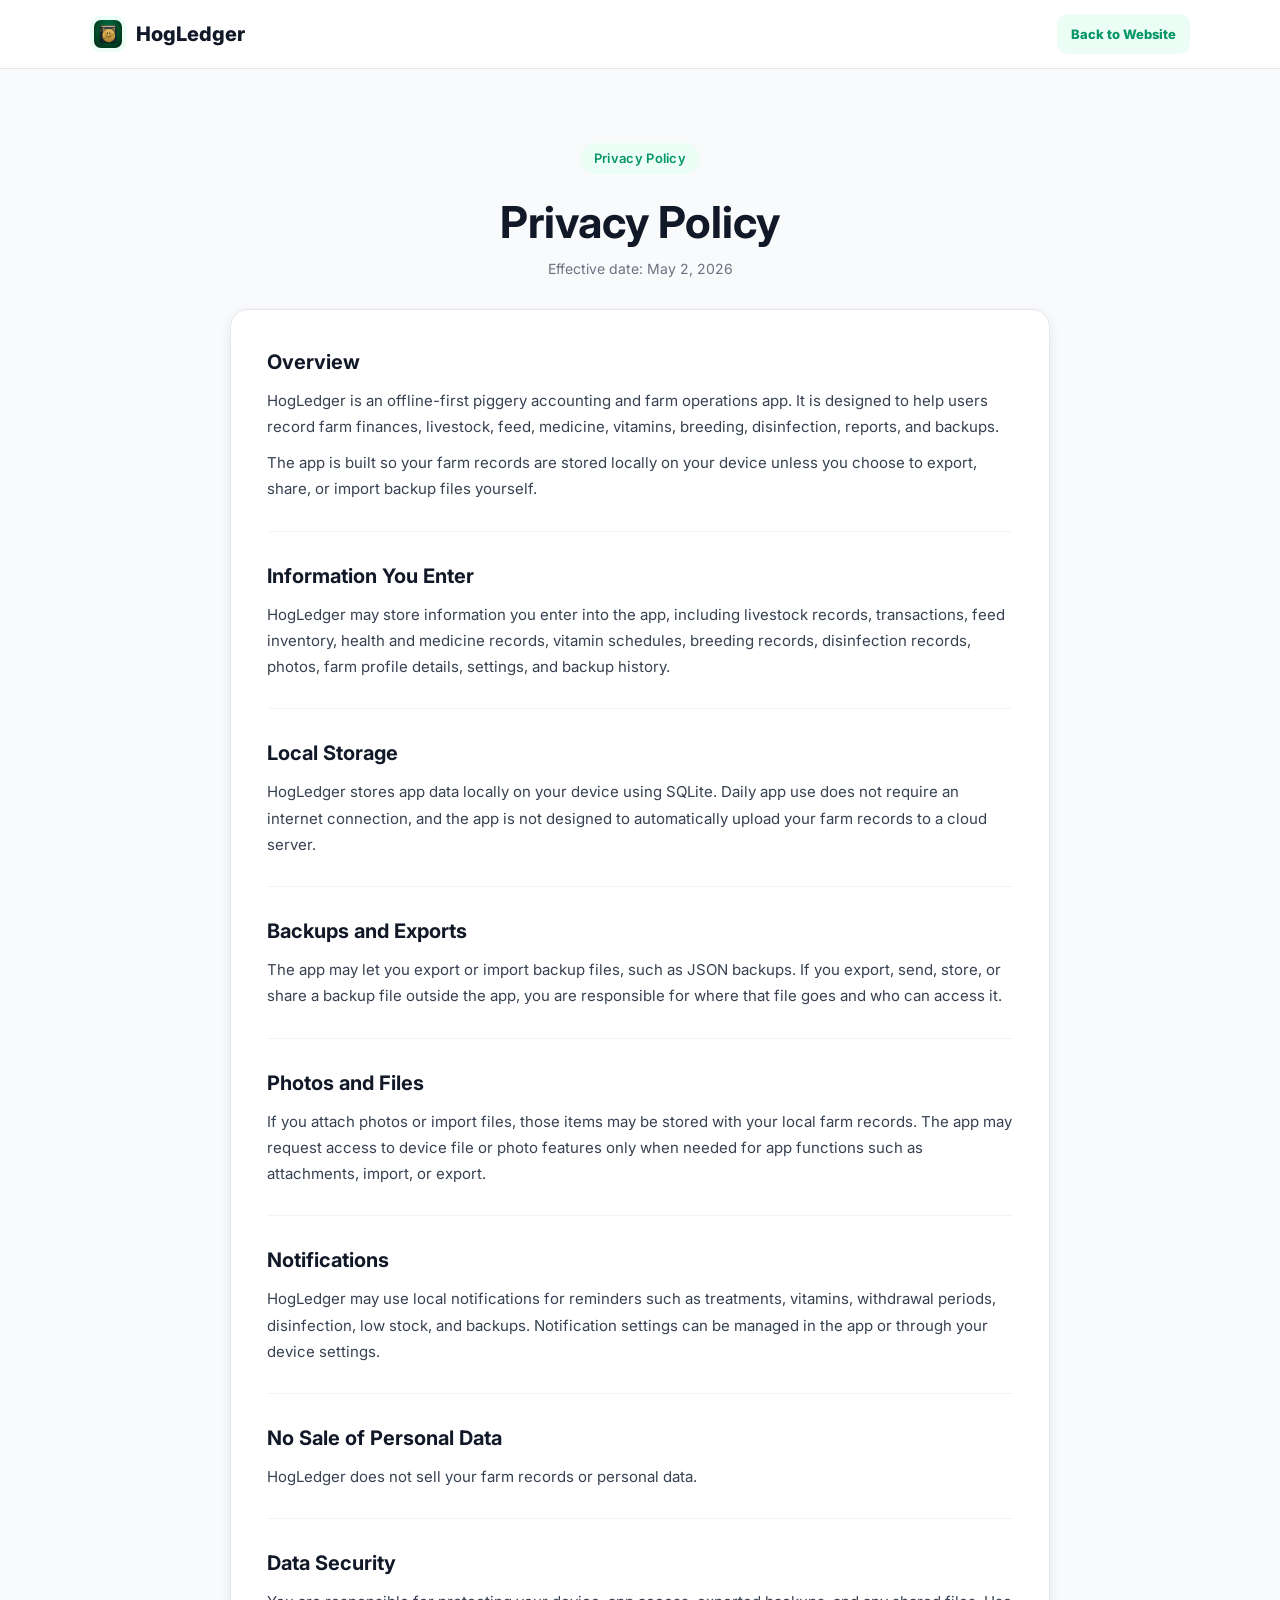
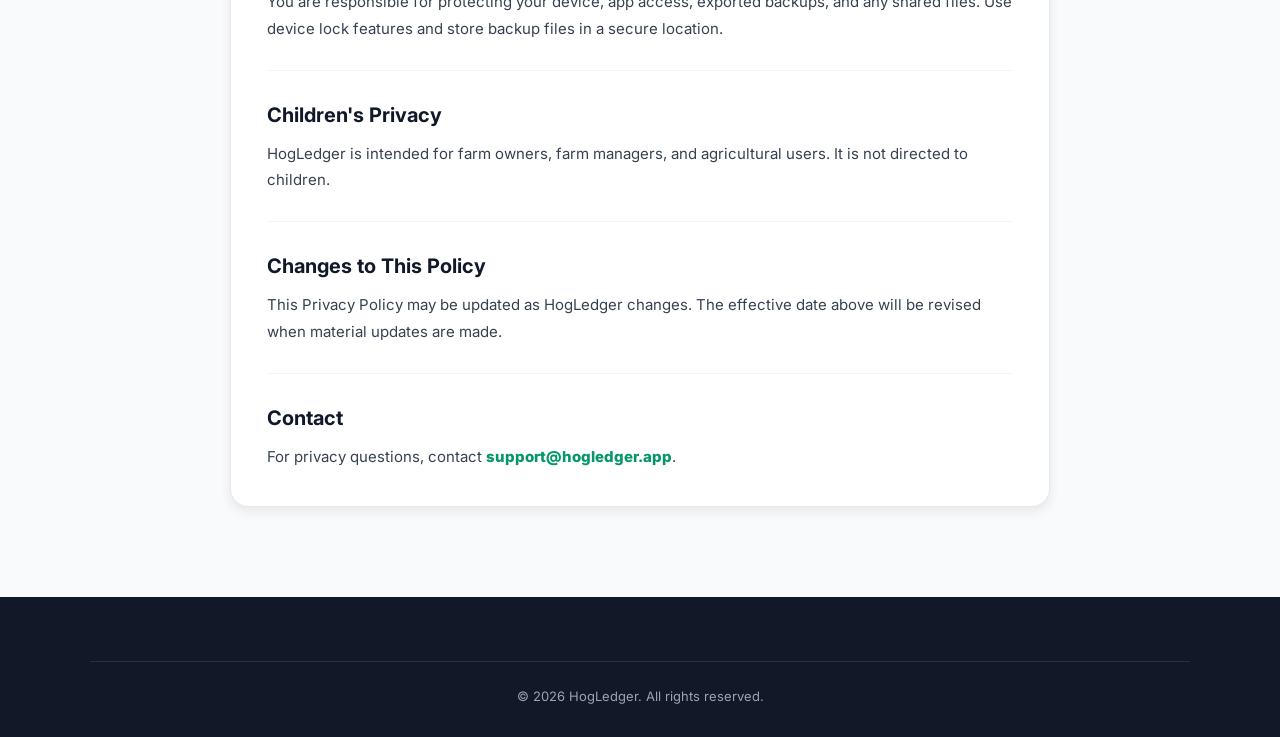
==== privacy.html @ a59573c7 "Publish HogLedger website" ====
<!DOCTYPE html>
<html lang="en">
<head>
  <meta charset="UTF-8">
  <meta name="viewport" content="width=device-width, initial-scale=1.0">
  <title>Privacy Policy - HogLedger</title>
  <meta name="description" content="Privacy Policy for HogLedger, an offline-first piggery accounting and farm operations app.">
  <link rel="icon" href="images/hogledger-favicon.png">
  <link rel="preconnect" href="https://fonts.googleapis.com">
  <link rel="preconnect" href="https://fonts.gstatic.com" crossorigin>
  <link href="https://fonts.googleapis.com/css2?family=Inter:wght@400;500;600;700;800&display=swap" rel="stylesheet">
  <link rel="stylesheet" href="css/style.css">
</head>
<body>
  <nav class="legal-nav">
    <div class="nav-container">
      <a href="index.html" class="nav-logo legal-logo">
        <div class="nav-logo-icon">
          <img src="images/hogledger-icon.png" alt="" class="brand-icon-img">
        </div>
        <span>HogLedger</span>
      </a>
      <a href="index.html" class="legal-back-link">Back to Website</a>
    </div>
  </nav>

  <main class="legal-page">
    <div class="container">
      <header class="legal-header">
        <span class="section-badge">Privacy Policy</span>
        <h1>Privacy Policy</h1>
        <p>Effective date: May 2, 2026</p>
      </header>

      <article class="legal-content">
        <section>
          <h2>Overview</h2>
          <p>HogLedger is an offline-first piggery accounting and farm operations app. It is designed to help users record farm finances, livestock, feed, medicine, vitamins, breeding, disinfection, reports, and backups.</p>
          <p>The app is built so your farm records are stored locally on your device unless you choose to export, share, or import backup files yourself.</p>
        </section>

        <section>
          <h2>Information You Enter</h2>
          <p>HogLedger may store information you enter into the app, including livestock records, transactions, feed inventory, health and medicine records, vitamin schedules, breeding records, disinfection records, photos, farm profile details, settings, and backup history.</p>
        </section>

        <section>
          <h2>Local Storage</h2>
          <p>HogLedger stores app data locally on your device using SQLite. Daily app use does not require an internet connection, and the app is not designed to automatically upload your farm records to a cloud server.</p>
        </section>

        <section>
          <h2>Backups and Exports</h2>
          <p>The app may let you export or import backup files, such as JSON backups. If you export, send, store, or share a backup file outside the app, you are responsible for where that file goes and who can access it.</p>
        </section>

        <section>
          <h2>Photos and Files</h2>
          <p>If you attach photos or import files, those items may be stored with your local farm records. The app may request access to device file or photo features only when needed for app functions such as attachments, import, or export.</p>
        </section>

        <section>
          <h2>Notifications</h2>
          <p>HogLedger may use local notifications for reminders such as treatments, vitamins, withdrawal periods, disinfection, low stock, and backups. Notification settings can be managed in the app or through your device settings.</p>
        </section>

        <section>
          <h2>No Sale of Personal Data</h2>
          <p>HogLedger does not sell your farm records or personal data.</p>
        </section>

        <section>
          <h2>Data Security</h2>
          <p>You are responsible for protecting your device, app access, exported backups, and any shared files. Use device lock features and store backup files in a secure location.</p>
        </section>

        <section>
          <h2>Children's Privacy</h2>
          <p>HogLedger is intended for farm owners, farm managers, and agricultural users. It is not directed to children.</p>
        </section>

        <section>
          <h2>Changes to This Policy</h2>
          <p>This Privacy Policy may be updated as HogLedger changes. The effective date above will be revised when material updates are made.</p>
        </section>

        <section>
          <h2>Contact</h2>
          <p>For privacy questions, contact <a href="mailto:support@hogledger.app">support@hogledger.app</a>.</p>
        </section>
      </article>
    </div>
  </main>

  <footer class="footer legal-footer">
    <div class="container">
      <div class="footer-bottom">
        <p>&copy; 2026 HogLedger. All rights reserved.</p>
      </div>
    </div>
  </footer>
</body>
</html>
---- css/style.css ----
/* ===== CSS Variables ===== */
:root {
  --green-700: #059669;
  --green-600: #10b981;
  --green-500: #34d399;
  --green-100: #ecfdf5;
  --green-50: #f0fdf4;
  --blue: #3b82f6;
  --yellow: #f59e0b;
  --red: #ef4444;
  --purple: #8b5cf6;
  --pink: #ec4899;
  --gray-900: #111827;
  --gray-800: #1f2937;
  --gray-700: #374151;
  --gray-500: #6b7280;
  --gray-400: #9ca3af;
  --gray-300: #d1d5db;
  --gray-100: #f3f4f6;
  --white: #ffffff;
  --font: 'Inter', -apple-system, BlinkMacSystemFont, sans-serif;
  --shadow-sm: 0 1px 3px rgba(0,0,0,0.06);
  --shadow-md: 0 4px 12px rgba(0,0,0,0.08);
  --shadow-lg: 0 8px 30px rgba(0,0,0,0.12);
  --radius: 16px;
}

/* ===== Reset ===== */
*, *::before, *::after {
  margin: 0;
  padding: 0;
  box-sizing: border-box;
}

html {
  scroll-behavior: smooth;
  scroll-padding-top: 80px;
}

body {
  font-family: var(--font);
  color: var(--gray-800);
  line-height: 1.6;
  overflow-x: hidden;
  background: var(--white);
}

a {
  text-decoration: none;
  color: inherit;
}

ul {
  list-style: none;
}

img {
  max-width: 100%;
  display: block;
}

.container {
  max-width: 1140px;
  margin: 0 auto;
  padding: 0 20px;
}

/* ===== Buttons ===== */
.btn {
  display: inline-flex;
  align-items: center;
  gap: 10px;
  padding: 14px 28px;
  border-radius: 14px;
  font-weight: 600;
  font-size: 15px;
  transition: all 0.3s ease;
  cursor: pointer;
  border: none;
}

.btn-primary {
  background: var(--white);
  color: var(--green-700);
  box-shadow: 0 4px 15px rgba(0,0,0,0.15);
}

.btn-primary:hover {
  transform: translateY(-2px);
  box-shadow: 0 6px 20px rgba(0,0,0,0.2);
}

.btn-outline {
  background: transparent;
  color: var(--white);
  border: 2px solid rgba(255,255,255,0.4);
}

.btn-outline:hover {
  background: rgba(255,255,255,0.15);
  border-color: rgba(255,255,255,0.7);
}

.btn ion-icon {
  font-size: 20px;
}

/* ===== Navigation ===== */
.navbar {
  position: fixed;
  top: 0;
  left: 0;
  right: 0;
  z-index: 1000;
  padding: 16px 0;
  transition: all 0.3s ease;
}

.navbar.scrolled {
  background: rgba(255,255,255,0.97);
  backdrop-filter: blur(10px);
  box-shadow: var(--shadow-sm);
  padding: 10px 0;
}

.nav-container {
  max-width: 1140px;
  margin: 0 auto;
  padding: 0 20px;
  display: flex;
  align-items: center;
  justify-content: space-between;
}

.nav-logo {
  display: flex;
  align-items: center;
  gap: 10px;
  font-size: 20px;
  font-weight: 800;
  color: var(--white);
  transition: color 0.3s ease;
}

.navbar.scrolled .nav-logo {
  color: var(--gray-900);
}

.nav-logo-icon {
  width: 36px;
  height: 36px;
  border-radius: 10px;
  background: rgba(255,255,255,0.2);
  display: flex;
  align-items: center;
  justify-content: center;
  font-size: 18px;
  color: var(--white);
  transition: all 0.3s ease;
}

.brand-icon-img {
  width: 28px;
  height: 28px;
  object-fit: contain;
  border-radius: 7px;
}

.navbar.scrolled .nav-logo-icon {
  background: var(--green-100);
  color: var(--green-600);
}

.nav-menu {
  display: flex;
  align-items: center;
  gap: 8px;
}

.nav-link {
  padding: 8px 16px;
  border-radius: 10px;
  font-size: 14px;
  font-weight: 500;
  color: rgba(255,255,255,0.85);
  transition: all 0.3s ease;
}

.navbar.scrolled .nav-link {
  color: var(--gray-700);
}

.nav-link:hover {
  background: rgba(255,255,255,0.15);
  color: var(--white);
}

.navbar.scrolled .nav-link:hover {
  background: var(--green-100);
  color: var(--green-700);
}

.nav-link.active {
  color: var(--white);
  background: rgba(255,255,255,0.2);
}

.navbar.scrolled .nav-link.active {
  color: var(--green-700);
  background: var(--green-100);
}

.nav-cta {
  background: rgba(255,255,255,0.2) !important;
  color: var(--white) !important;
  font-weight: 600;
}

.navbar.scrolled .nav-cta {
  background: var(--green-600) !important;
  color: var(--white) !important;
}

.nav-toggle {
  display: none;
  flex-direction: column;
  gap: 5px;
  background: none;
  border: none;
  cursor: pointer;
  padding: 4px;
}

.nav-toggle span {
  width: 24px;
  height: 2px;
  background: var(--white);
  border-radius: 2px;
  transition: all 0.3s ease;
}

.navbar.scrolled .nav-toggle span {
  background: var(--gray-800);
}

/* ===== Hero ===== */
.hero {
  position: relative;
  min-height: 100vh;
  display: flex;
  align-items: center;
  overflow: hidden;
}

.hero-bg {
  position: absolute;
  inset: 0;
  background: linear-gradient(135deg, #047857 0%, var(--green-700) 30%, var(--green-600) 60%, var(--green-500) 100%);
}

.hero-container {
  position: relative;
  z-index: 2;
  max-width: 1140px;
  margin: 0 auto;
  padding: 120px 20px 100px;
  display: grid;
  grid-template-columns: 1fr 1fr;
  gap: 60px;
  align-items: center;
}

.hero-badge {
  display: inline-block;
  padding: 6px 16px;
  background: rgba(255,255,255,0.15);
  border-radius: 20px;
  font-size: 13px;
  font-weight: 600;
  color: rgba(255,255,255,0.9);
  letter-spacing: 0.5px;
  margin-bottom: 20px;
}

.hero-title {
  font-size: 56px;
  font-weight: 800;
  color: var(--white);
  line-height: 1.1;
  letter-spacing: -1px;
}

.hero-tagline {
  font-size: 22px;
  color: rgba(255,255,255,0.85);
  font-weight: 500;
  margin-top: 8px;
}

.hero-description {
  font-size: 16px;
  color: rgba(255,255,255,0.75);
  margin-top: 20px;
  max-width: 480px;
  line-height: 1.7;
}

.hero-buttons {
  display: flex;
  gap: 14px;
  margin-top: 32px;
  flex-wrap: wrap;
}

.hero-wave {
  position: absolute;
  bottom: -1px;
  left: 0;
  right: 0;
  z-index: 3;
}

.hero-wave svg {
  display: block;
  width: 100%;
  height: auto;
}

/* ===== Phone Mockup ===== */
.hero-phone {
  display: flex;
  justify-content: center;
}

.hero-visual-stage {
  position: relative;
  width: min(100%, 430px);
  min-height: 520px;
  display: flex;
  align-items: center;
  justify-content: center;
}

.hero-app-card {
  position: absolute;
  top: 12px;
  left: 12px;
  z-index: 4;
  display: flex;
  align-items: center;
  gap: 12px;
  padding: 12px 14px;
  border-radius: 18px;
  background: rgba(255,255,255,0.96);
  box-shadow: 0 14px 40px rgba(0,0,0,0.16);
}

.hero-app-icon {
  width: 52px;
  height: 52px;
  border-radius: 14px;
  object-fit: contain;
}

.hero-app-name {
  font-size: 15px;
  font-weight: 800;
  color: var(--gray-900);
}

.hero-app-meta {
  font-size: 12px;
  color: var(--gray-500);
  font-weight: 600;
  margin-top: 1px;
}

.hero-float-card {
  position: absolute;
  z-index: 4;
  display: flex;
  align-items: center;
  gap: 9px;
  padding: 11px 13px;
  border-radius: 16px;
  background: rgba(255,255,255,0.95);
  color: var(--gray-800);
  box-shadow: 0 16px 42px rgba(0,0,0,0.15);
}

.hero-float-card ion-icon {
  font-size: 22px;
  color: var(--green-600);
}

.hero-float-card span {
  display: block;
  font-size: 10px;
  color: var(--gray-500);
  font-weight: 700;
  text-transform: uppercase;
  letter-spacing: 0.4px;
}

.hero-float-card strong {
  display: block;
  font-size: 13px;
  color: var(--gray-900);
  line-height: 1.2;
}

.hero-float-left {
  left: -6px;
  bottom: 126px;
}

.hero-float-right {
  right: -4px;
  bottom: 68px;
}

.phone-mockup {
  width: 292px;
  background: var(--gray-900);
  border-radius: 36px;
  padding: 12px;
  box-shadow: 0 25px 60px rgba(0,0,0,0.3);
  transform: perspective(800px) rotateY(-8deg) rotateX(3deg);
  transition: transform 0.5s ease;
}

.phone-mockup:hover {
  transform: perspective(800px) rotateY(-3deg) rotateX(1deg);
}

.phone-screen {
  background: var(--green-50);
  border-radius: 26px;
  overflow: hidden;
  padding: 0 0 8px;
}

.phone-header {
  background: linear-gradient(135deg, var(--green-700), var(--green-600));
  padding: 24px 16px 16px;
  color: white;
}

.phone-header-row {
  display: flex;
  align-items: center;
  justify-content: space-between;
}

.phone-app-name {
  font-size: 16px;
  font-weight: 700;
}

.phone-date {
  font-size: 11px;
  opacity: 0.8;
  margin-top: 2px;
}

.phone-bell {
  position: relative;
  width: 34px;
  height: 34px;
  border-radius: 17px;
  display: flex;
  align-items: center;
  justify-content: center;
  background: rgba(255,255,255,0.9);
  color: var(--green-700);
}

.phone-bell ion-icon {
  font-size: 17px;
}

.phone-bell span {
  position: absolute;
  top: -4px;
  right: -4px;
  min-width: 17px;
  height: 17px;
  border-radius: 9px;
  display: flex;
  align-items: center;
  justify-content: center;
  background: var(--red);
  border: 2px solid white;
  color: white;
  font-size: 8px;
  font-weight: 800;
}

.phone-card {
  margin: 10px 10px 0;
  padding: 12px;
  border-radius: 12px;
  display: flex;
  align-items: center;
  gap: 10px;
}

.phone-card.green {
  background: linear-gradient(135deg, var(--green-700), var(--green-600));
  color: white;
}

.phone-card-icon {
  width: 36px;
  height: 36px;
  border-radius: 18px;
  background: rgba(255,255,255,0.2);
  display: flex;
  align-items: center;
  justify-content: center;
  font-size: 18px;
}

.phone-card-label {
  font-size: 10px;
  opacity: 0.85;
}

.phone-card-value {
  font-size: 17px;
  font-weight: 700;
}

.phone-command {
  padding: 10px 10px 0;
}

.phone-section-title {
  font-size: 10px;
  font-weight: 800;
  color: var(--gray-800);
  margin: 0 0 6px 2px;
}

.phone-command-grid {
  display: flex;
  gap: 6px;
}

.phone-command-item {
  flex: 1;
  border-radius: 12px;
  padding: 9px 7px;
  min-height: 68px;
}

.phone-command-item ion-icon {
  font-size: 15px;
}

.phone-command-item strong {
  display: block;
  font-size: 18px;
  color: var(--gray-900);
  line-height: 1.1;
  margin-top: 5px;
}

.phone-command-item span {
  display: block;
  font-size: 8px;
  color: var(--gray-500);
  font-weight: 700;
  margin-top: 2px;
}

.phone-command-item.red {
  background: #fef2f2;
  color: var(--red);
}

.phone-command-item.amber {
  background: #fffbeb;
  color: #b45309;
}

.phone-priority {
  display: flex;
  align-items: center;
  gap: 8px;
  margin-top: 7px;
  padding: 9px;
  border-radius: 12px;
  background: white;
  border-left: 3px solid var(--red);
  box-shadow: var(--shadow-sm);
}

.phone-priority ion-icon {
  width: 26px;
  height: 26px;
  border-radius: 13px;
  display: flex;
  align-items: center;
  justify-content: center;
  color: var(--red);
  background: #fef2f2;
  font-size: 15px;
}

.phone-priority span {
  display: block;
  font-size: 7px;
  color: var(--gray-400);
  font-weight: 800;
  text-transform: uppercase;
  letter-spacing: 0.4px;
}

.phone-priority strong {
  display: block;
  font-size: 10px;
  color: var(--gray-900);
  margin-top: 1px;
}

.phone-stats {
  display: flex;
  gap: 6px;
  padding: 10px 10px 0;
}

.phone-stat {
  flex: 1;
  background: white;
  border-radius: 12px;
  padding: 10px 6px;
  text-align: center;
}

.phone-stat-icon {
  width: 28px;
  height: 28px;
  border-radius: 14px;
  display: flex;
  align-items: center;
  justify-content: center;
  margin: 0 auto 4px;
  font-size: 14px;
  color: white;
}

.green-bg { background: var(--green-600); }
.blue-bg { background: var(--blue); }
.yellow-bg { background: var(--yellow); }

.phone-stat-num {
  font-size: 15px;
  font-weight: 700;
  color: var(--gray-900);
}

.phone-stat-label {
  font-size: 9px;
  color: var(--gray-500);
}

.phone-nav {
  display: flex;
  justify-content: space-around;
  padding: 10px 8px 6px;
  margin-top: 8px;
}

.phone-nav-item {
  font-size: 16px;
  color: var(--gray-400);
  padding: 4px 3px;
}

.phone-nav-item.active {
  color: var(--green-600);
  background: var(--green-100);
  border-radius: 8px;
  padding: 4px 7px;
}

/* ===== Section Common ===== */
.section-header {
  text-align: center;
  max-width: 600px;
  margin: 0 auto 50px;
}

.section-badge {
  display: inline-block;
  padding: 5px 14px;
  background: var(--green-100);
  color: var(--green-700);
  border-radius: 20px;
  font-size: 13px;
  font-weight: 600;
  letter-spacing: 0.3px;
  margin-bottom: 14px;
}

.section-title {
  font-size: 36px;
  font-weight: 800;
  color: var(--gray-900);
  line-height: 1.2;
  letter-spacing: -0.5px;
}

.section-subtitle {
  font-size: 16px;
  color: var(--gray-500);
  margin-top: 12px;
}

/* ===== Features ===== */
.features {
  padding: 100px 0;
  background: var(--white);
}

.feature-comparison {
  display: grid;
  grid-template-columns: repeat(7, minmax(0, 1fr));
  gap: 10px;
  margin: -18px 0 42px;
}

.comparison-item {
  min-height: 86px;
  display: flex;
  flex-direction: column;
  align-items: center;
  justify-content: center;
  gap: 9px;
  border: 1px solid #e5e7eb;
  border-radius: 12px;
  background: #f9fafb;
  color: var(--gray-700);
}

.comparison-item ion-icon {
  font-size: 24px;
  color: var(--green-600);
}

.comparison-item span {
  font-size: 13px;
  font-weight: 800;
  color: var(--gray-800);
}

.features-grid {
  display: grid;
  grid-template-columns: repeat(3, 1fr);
  gap: 24px;
}

.feature-card {
  background: var(--white);
  border: 1px solid var(--gray-100);
  border-radius: var(--radius);
  padding: 30px 24px;
  transition: all 0.3s ease;
}

.feature-card:hover {
  transform: translateY(-4px);
  box-shadow: var(--shadow-lg);
  border-color: transparent;
}

.feature-icon {
  width: 56px;
  height: 56px;
  border-radius: 16px;
  display: flex;
  align-items: center;
  justify-content: center;
  font-size: 26px;
  margin-bottom: 18px;
}

.feature-title {
  font-size: 18px;
  font-weight: 700;
  color: var(--gray-900);
  margin-bottom: 8px;
}

.feature-desc {
  font-size: 14px;
  color: var(--gray-500);
  line-height: 1.6;
}

/* ===== Privacy Data ===== */
.privacy-data {
  padding: 88px 0;
  background: #f9fafb;
  border-top: 1px solid #e5e7eb;
  border-bottom: 1px solid #e5e7eb;
}

.privacy-data-grid {
  display: grid;
  grid-template-columns: 0.95fr 1.05fr;
  gap: 56px;
  align-items: center;
}

.privacy-data-content .section-title {
  max-width: 480px;
}

.privacy-data-text {
  max-width: 520px;
  margin-top: 18px;
  font-size: 16px;
  line-height: 1.7;
  color: var(--gray-500);
}

.privacy-points {
  display: grid;
  gap: 14px;
}

.privacy-point {
  display: flex;
  align-items: flex-start;
  gap: 14px;
  padding: 18px;
  border: 1px solid #e5e7eb;
  border-radius: 14px;
  background: var(--white);
  box-shadow: var(--shadow-sm);
}

.privacy-point-icon {
  width: 44px;
  height: 44px;
  min-width: 44px;
  border-radius: 12px;
  display: flex;
  align-items: center;
  justify-content: center;
  background: var(--green-100);
  color: var(--green-600);
  font-size: 22px;
}

.privacy-point h3 {
  font-size: 15px;
  font-weight: 800;
  color: var(--gray-900);
  margin-bottom: 3px;
}

.privacy-point p {
  font-size: 13px;
  color: var(--gray-500);
  line-height: 1.5;
}

/* ===== Screenshots ===== */
.screenshots {
  padding: 100px 0;
  background: var(--green-50);
}

.screenshots-grid {
  display: grid;
  grid-template-columns: repeat(auto-fit, minmax(220px, 1fr));
  gap: 24px;
  align-items: start;
}

.screenshot-item {
  margin: 0;
  text-align: center;
}

.screenshots-grid > .screenshot-item:not(.screenshot-real) {
  display: none;
}

.screenshot-frame {
  background: var(--gray-900);
  border-radius: 28px;
  padding: 8px;
  box-shadow: 0 20px 50px rgba(0,0,0,0.2);
  transition: transform 0.3s ease;
}

.screenshot-frame:hover {
  transform: translateY(-6px);
}

.screenshot-img {
  display: block;
  width: 100%;
  height: auto;
  border-radius: 22px;
}

.screenshot-placeholder {
  background: var(--gray-900);
  border-radius: 28px;
  padding: 8px;
  box-shadow: 0 20px 50px rgba(0,0,0,0.2);
  transition: transform 0.3s ease;
}

.screenshot-placeholder:hover {
  transform: translateY(-6px);
}

.screenshot-caption {
  margin-top: 14px;
  font-size: 14px;
  font-weight: 600;
  color: var(--gray-700);
}

/* App Screen Mockups */
.app-screen {
  background: var(--green-50);
  border-radius: 22px;
  overflow: hidden;
  display: flex;
  flex-direction: column;
  min-height: 420px;
  position: relative;
}

.app-header-grad {
  background: linear-gradient(135deg, var(--green-700), var(--green-600), var(--green-500));
  padding: 14px 12px 12px;
  border-bottom-left-radius: 16px;
  border-bottom-right-radius: 16px;
}

.app-header-bar {
  background: linear-gradient(135deg, var(--green-700), var(--green-600));
  padding: 14px 12px;
}

.app-header-row {
  display: flex;
  justify-content: space-between;
  align-items: center;
  margin-bottom: 10px;
}

.app-header-title {
  font-size: 13px;
  font-weight: 700;
  color: white;
}

.app-header-sub {
  font-size: 9px;
  color: rgba(255,255,255,0.8);
  margin-top: 1px;
}

.app-bell {
  width: 26px;
  height: 26px;
  border-radius: 13px;
  background: rgba(255,255,255,0.85);
  display: flex;
  align-items: center;
  justify-content: center;
  font-size: 13px;
  color: var(--green-700);
}

/* Finance row in dashboard header */
.app-finance-row {
  display: flex;
  gap: 6px;
}

.app-finance-card {
  flex: 1;
  background: rgba(255,255,255,0.18);
  border-radius: 10px;
  padding: 8px;
}

.app-finance-icon {
  width: 20px;
  height: 20px;
  border-radius: 10px;
  display: flex;
  align-items: center;
  justify-content: center;
  font-size: 10px;
  margin-bottom: 4px;
}

.green-circle { background: var(--green-100); color: var(--green-600); }
.red-circle { background: #fef2f2; color: var(--red); }
.blue-circle { background: #eff6ff; color: var(--blue); }
.purple-circle { background: #f3e8ff; color: var(--purple); }
.green-circle-sm { background: var(--green-100); color: var(--green-600); }

.app-finance-label {
  font-size: 8px;
  color: rgba(255,255,255,0.8);
}

.app-finance-val {
  font-size: 11px;
  font-weight: 700;
  color: white;
  margin-top: 1px;
}

/* Body area */
.app-body {
  flex: 1;
  padding: 6px 8px;
}

.app-body.scrollable {
  padding: 8px;
}

/* Profit card */
.app-profit-card {
  background: linear-gradient(135deg, var(--green-700), var(--green-600));
  border-radius: 10px;
  padding: 10px;
  display: flex;
  align-items: center;
  gap: 8px;
  margin: -6px 0 8px;
  box-shadow: 0 3px 10px rgba(5,150,105,0.3);
}

.app-profit-icon {
  width: 28px;
  height: 28px;
  border-radius: 14px;
  background: rgba(255,255,255,0.2);
  display: flex;
  align-items: center;
  justify-content: center;
  font-size: 14px;
  color: white;
}

.app-profit-label {
  font-size: 8px;
  color: rgba(255,255,255,0.8);
}

.app-profit-val {
  font-size: 14px;
  font-weight: 700;
  color: white;
}

/* Section label */
.app-section-label {
  font-size: 10px;
  font-weight: 700;
  color: var(--gray-800);
  margin: 6px 0 6px 2px;
}

/* Stats row */
.app-stats-row {
  display: flex;
  gap: 4px;
}

.app-command-mini {
  display: flex;
  gap: 5px;
}

.app-command-chip {
  flex: 1;
  display: flex;
  align-items: center;
  justify-content: center;
  gap: 3px;
  border-radius: 8px;
  padding: 6px 4px;
  font-size: 7px;
  font-weight: 700;
}

.app-command-chip ion-icon {
  font-size: 10px;
}

.red-chip {
  background: #fef2f2;
  color: var(--red);
}

.amber-chip {
  background: #fffbeb;
  color: #b45309;
}

.app-stat-card {
  flex: 1;
  border-radius: 10px;
  padding: 8px 4px;
  text-align: center;
}

.app-stat-card.green-tint { background: #ecfdf5; }
.app-stat-card.blue-tint { background: #eff6ff; }
.app-stat-card.yellow-tint { background: #fffbeb; }

.app-stat-circle {
  width: 24px;
  height: 24px;
  border-radius: 12px;
  display: flex;
  align-items: center;
  justify-content: center;
  font-size: 12px;
  color: white;
  margin: 0 auto 4px;
}

.app-stat-num {
  font-size: 13px;
  font-weight: 700;
  color: var(--gray-900);
}

.app-stat-lbl {
  font-size: 7px;
  color: var(--gray-500);
}

/* Tab bar */
.app-tab-bar {
  display: flex;
  justify-content: space-around;
  padding: 8px 4px 6px;
  background: white;
  border-top: 1px solid #f3f4f6;
  border-bottom-left-radius: 22px;
  border-bottom-right-radius: 22px;
}

.app-tab {
  font-size: 13px;
  color: var(--gray-400);
  padding: 3px 5px;
  border-radius: 8px;
}

.app-tab.active {
  color: var(--green-600);
  background: var(--green-100);
}

/* FAB */
.app-fab-float {
  position: absolute;
  bottom: 40px;
  right: 12px;
  width: 32px;
  height: 32px;
  border-radius: 16px;
  background: var(--green-600);
  display: flex;
  align-items: center;
  justify-content: center;
  color: white;
  font-size: 16px;
  box-shadow: 0 3px 8px rgba(5,150,105,0.3);
}

/* Livestock cards */
.app-livestock-card {
  background: white;
  border-radius: 10px;
  padding: 8px 10px;
  margin-bottom: 6px;
  box-shadow: var(--shadow-sm);
}

.app-livestock-row {
  display: flex;
  justify-content: space-between;
  align-items: center;
  margin-bottom: 3px;
}

.app-livestock-tag {
  font-size: 11px;
  font-weight: 700;
  color: var(--gray-900);
}

.app-badge {
  font-size: 7px;
  font-weight: 600;
  padding: 2px 6px;
  border-radius: 8px;
  text-transform: uppercase;
  letter-spacing: 0.3px;
}

.app-badge.green {
  background: var(--green-100);
  color: var(--green-700);
}

.app-livestock-detail {
  font-size: 8px;
  color: var(--gray-500);
  margin-top: 1px;
}

.app-feed-rec {
  display: flex;
  align-items: center;
  gap: 4px;
  margin-top: 4px;
  padding: 3px 6px;
  background: #f0fdf4;
  border-radius: 6px;
  border-left: 2px solid var(--green-600);
  font-size: 7px;
  color: var(--gray-700);
}

/* Transaction cards */
.app-txn-card {
  background: white;
  border-radius: 10px;
  padding: 8px 10px;
  margin-bottom: 6px;
  box-shadow: var(--shadow-sm);
}

.app-txn-row {
  display: flex;
  justify-content: space-between;
  align-items: center;
}

.app-txn-left {
  display: flex;
  align-items: center;
  gap: 6px;
}

.app-txn-cat {
  font-size: 10px;
  font-weight: 600;
  color: var(--gray-900);
}

.app-txn-desc {
  font-size: 8px;
  color: var(--gray-500);
}

.app-txn-date {
  font-size: 7px;
  color: var(--gray-400);
  margin-top: 1px;
}

.app-txn-amount {
  font-size: 11px;
  font-weight: 700;
}

.app-txn-amount.red { color: var(--red); }
.app-txn-amount.green { color: var(--green-600); }

/* Top tabs (Operations) */
.app-top-tabs {
  display: flex;
  background: white;
  border-bottom: 1px solid #f3f4f6;
}

.app-top-tab {
  flex: 1;
  text-align: center;
  padding: 7px 3px;
  font-size: 8px;
  font-weight: 600;
  color: var(--gray-400);
}

.app-top-tab.active {
  color: var(--green-600);
  border-bottom: 2px solid var(--green-600);
}

/* Health cards */
.app-health-card {
  background: white;
  border-radius: 10px;
  padding: 8px 10px;
  margin-bottom: 6px;
  box-shadow: var(--shadow-sm);
}

.app-health-row {
  display: flex;
  align-items: center;
  gap: 6px;
  margin-bottom: 3px;
}

.app-health-icon {
  width: 24px;
  height: 24px;
  border-radius: 8px;
  display: flex;
  align-items: center;
  justify-content: center;
  font-size: 12px;
  flex-shrink: 0;
}

.app-health-name {
  font-size: 10px;
  font-weight: 700;
  color: var(--gray-900);
}

.app-health-sub {
  font-size: 7px;
  color: var(--gray-500);
}

.app-health-actions {
  margin-left: auto;
  display: flex;
  gap: 6px;
}

.app-health-detail {
  font-size: 8px;
  color: var(--gray-500);
  margin-left: 30px;
}

.app-withdrawal {
  font-size: 7px;
  color: var(--red);
  background: #fef2f2;
  padding: 2px 6px;
  border-radius: 4px;
  margin-top: 3px;
  margin-left: 30px;
  display: inline-block;
}

/* ===== About ===== */
.about {
  padding: 100px 0;
  background: var(--white);
}

.about-grid {
  display: grid;
  grid-template-columns: 1.2fr 0.8fr;
  gap: 60px;
  align-items: center;
}

.about-text {
  font-size: 16px;
  color: var(--gray-500);
  margin-top: 16px;
  line-height: 1.7;
}

.about-benefits {
  margin-top: 32px;
  display: flex;
  flex-direction: column;
  gap: 20px;
}

.benefit-item {
  display: flex;
  gap: 16px;
  align-items: flex-start;
}

.benefit-icon {
  width: 44px;
  height: 44px;
  min-width: 44px;
  border-radius: 12px;
  background: var(--green-100);
  color: var(--green-600);
  display: flex;
  align-items: center;
  justify-content: center;
  font-size: 22px;
}

.benefit-item h4 {
  font-size: 15px;
  font-weight: 700;
  color: var(--gray-900);
  margin-bottom: 2px;
}

.benefit-item p {
  font-size: 13px;
  color: var(--gray-500);
  line-height: 1.5;
}

.about-stats-card {
  background: linear-gradient(135deg, var(--green-700), var(--green-600), var(--green-500));
  border-radius: 24px;
  padding: 40px 30px;
  display: flex;
  flex-direction: column;
  gap: 30px;
  box-shadow: 0 20px 50px rgba(5, 150, 105, 0.25);
}

.about-stat {
  text-align: center;
}

.about-stat-number {
  font-size: 40px;
  font-weight: 800;
  color: var(--white);
}

.about-stat-label {
  font-size: 14px;
  color: rgba(255,255,255,0.8);
  font-weight: 500;
}

/* ===== Download CTA ===== */
.download {
  position: relative;
  padding: 100px 0;
  overflow: hidden;
}

.download-bg {
  position: absolute;
  inset: 0;
  background: linear-gradient(135deg, #047857 0%, var(--green-700) 40%, var(--green-600) 70%, var(--green-500) 100%);
}

.download-content {
  position: relative;
  z-index: 2;
  text-align: center;
  max-width: 560px;
  margin: 0 auto;
}

.download-icon {
  width: 80px;
  height: 80px;
  border-radius: 40px;
  background: rgba(255,255,255,0.15);
  display: flex;
  align-items: center;
  justify-content: center;
  font-size: 36px;
  color: var(--white);
  margin: 0 auto 24px;
}

.download-title {
  font-size: 36px;
  font-weight: 800;
  color: var(--white);
  line-height: 1.2;
}

.download-subtitle {
  font-size: 16px;
  color: rgba(255,255,255,0.8);
  margin-top: 16px;
  line-height: 1.7;
}

.btn-download {
  display: inline-flex;
  align-items: center;
  gap: 12px;
  padding: 14px 32px;
  background: var(--white);
  color: var(--gray-900);
  border-radius: 14px;
  font-weight: 600;
  margin-top: 32px;
  box-shadow: 0 4px 15px rgba(0,0,0,0.15);
  transition: all 0.3s ease;
}

.btn-download:hover {
  transform: translateY(-2px);
  box-shadow: 0 6px 20px rgba(0,0,0,0.2);
}

.play-icon,
.download-mail-icon {
  flex-shrink: 0;
}

.download-mail-icon {
  font-size: 28px;
}

.download-small {
  display: block;
  font-size: 10px;
  font-weight: 500;
  text-transform: uppercase;
  letter-spacing: 1px;
  color: var(--gray-500);
  text-align: left;
}

.download-big {
  display: block;
  font-size: 18px;
  font-weight: 700;
  text-align: left;
}

.download-version {
  font-size: 13px;
  color: rgba(255,255,255,0.5);
  margin-top: 16px;
}

/* ===== Footer ===== */
.footer {
  background: var(--gray-900);
  padding: 60px 0 30px;
  color: var(--gray-400);
}

.footer-grid {
  display: grid;
  grid-template-columns: 1.5fr 1fr 1fr 1fr;
  gap: 40px;
}

.footer-logo {
  display: flex;
  align-items: center;
  gap: 10px;
  font-size: 20px;
  font-weight: 800;
  color: var(--white);
  margin-bottom: 12px;
}

.footer .nav-logo-icon {
  background: var(--green-600);
  color: var(--white);
}

.footer-desc {
  font-size: 14px;
  line-height: 1.6;
  max-width: 260px;
}

.footer-links h4 {
  color: var(--white);
  font-size: 14px;
  font-weight: 700;
  margin-bottom: 16px;
  text-transform: uppercase;
  letter-spacing: 0.5px;
}

.footer-links li {
  margin-bottom: 10px;
}

.footer-links a {
  font-size: 14px;
  color: var(--gray-400);
  transition: color 0.2s ease;
}

.footer-links a:hover {
  color: var(--green-500);
}

.footer-bottom {
  border-top: 1px solid rgba(255,255,255,0.1);
  margin-top: 40px;
  padding-top: 24px;
  text-align: center;
  font-size: 13px;
}

/* ===== Legal Pages ===== */
.legal-nav {
  background: var(--white);
  border-bottom: 1px solid #e5e7eb;
  padding: 14px 0;
}

.legal-logo {
  color: var(--gray-900);
}

.legal-logo .nav-logo-icon {
  background: var(--green-100);
  color: var(--green-600);
}

.legal-back-link {
  display: inline-flex;
  align-items: center;
  justify-content: center;
  min-height: 40px;
  padding: 9px 14px;
  border-radius: 10px;
  background: var(--green-100);
  color: var(--green-700);
  font-size: 13px;
  font-weight: 800;
}

.legal-page {
  background: #f9fafb;
  padding: 74px 0 90px;
}

.legal-header {
  max-width: 820px;
  margin: 0 auto 28px;
  text-align: center;
}

.legal-header h1 {
  font-size: 44px;
  line-height: 1.1;
  color: var(--gray-900);
  margin-top: 10px;
}

.legal-header p {
  margin-top: 12px;
  color: var(--gray-500);
  font-size: 14px;
}

.legal-content {
  max-width: 820px;
  margin: 0 auto;
  padding: 36px;
  border: 1px solid #e5e7eb;
  border-radius: 18px;
  background: var(--white);
  box-shadow: var(--shadow-md);
}

.legal-content section + section {
  margin-top: 28px;
  padding-top: 28px;
  border-top: 1px solid #f3f4f6;
}

.legal-content h2 {
  font-size: 20px;
  color: var(--gray-900);
  margin-bottom: 10px;
}

.legal-content p {
  font-size: 15px;
  color: var(--gray-700);
  line-height: 1.75;
}

.legal-content p + p {
  margin-top: 10px;
}

.legal-content a {
  color: var(--green-700);
  font-weight: 800;
}

.legal-footer {
  padding-top: 24px;
}

/* ===== Animations ===== */
.fade-in {
  opacity: 0;
  transform: translateY(30px);
  transition: opacity 0.6s ease, transform 0.6s ease;
}

.fade-in.visible {
  opacity: 1;
  transform: translateY(0);
}

/* ===== Responsive ===== */
@media (max-width: 1024px) {
  .hero-container {
    gap: 40px;
  }

  .hero-title {
    font-size: 44px;
  }

  .feature-comparison {
    grid-template-columns: repeat(4, 1fr);
  }

  .features-grid {
    grid-template-columns: repeat(2, 1fr);
  }

  .screenshots-grid {
    grid-template-columns: repeat(2, 1fr);
    gap: 20px;
  }

  .about-grid {
    grid-template-columns: 1fr;
    gap: 40px;
  }

  .privacy-data-grid {
    grid-template-columns: 1fr;
    gap: 34px;
  }

  .footer-grid {
    grid-template-columns: repeat(2, 1fr);
  }
}

@media (max-width: 768px) {
  .nav-toggle {
    display: flex;
  }

  .nav-menu {
    position: fixed;
    top: 0;
    right: -100%;
    width: 280px;
    height: 100vh;
    background: var(--white);
    flex-direction: column;
    padding: 80px 30px 30px;
    gap: 4px;
    box-shadow: -4px 0 20px rgba(0,0,0,0.1);
    transition: right 0.3s ease;
  }

  .nav-menu.active {
    right: 0;
  }

  .nav-menu .nav-link {
    color: var(--gray-700);
    font-size: 16px;
    padding: 12px 16px;
  }

  .nav-menu .nav-link:hover,
  .nav-menu .nav-link.active {
    background: var(--green-100);
    color: var(--green-700);
  }

  .nav-menu .nav-cta {
    background: var(--green-600) !important;
    color: var(--white) !important;
    text-align: center;
    justify-content: center;
    margin-top: 10px;
  }

  .hero-container {
    grid-template-columns: 1fr;
    text-align: center;
    padding-top: 140px;
    padding-bottom: 120px;
  }

  .hero-title {
    font-size: 40px;
  }

  .hero-description {
    margin: 16px auto 0;
  }

  .hero-buttons {
    justify-content: center;
  }

  .hero-phone {
    display: none;
  }

  .section-title {
    font-size: 28px;
  }

  .feature-comparison {
    grid-template-columns: repeat(2, 1fr);
    margin-top: -22px;
    margin-bottom: 32px;
  }

  .comparison-item {
    min-height: 74px;
    flex-direction: row;
  }

  .features-grid {
    grid-template-columns: 1fr;
    gap: 16px;
  }

  .feature-card {
    padding: 24px 20px;
  }

  .screenshots-grid {
    grid-template-columns: repeat(2, 1fr);
    gap: 16px;
  }

  .about-grid {
    grid-template-columns: 1fr;
  }

  .privacy-data {
    padding: 70px 0;
  }

  .privacy-data-grid {
    text-align: left;
  }

  .download-title {
    font-size: 28px;
  }

  .footer-grid {
    grid-template-columns: 1fr;
    gap: 30px;
  }

  .legal-header h1 {
    font-size: 34px;
  }

  .legal-content {
    padding: 26px 22px;
  }
}

@media (max-width: 480px) {
  .hero-title {
    font-size: 32px;
  }

  .hero-tagline {
    font-size: 18px;
  }

  .hero-buttons {
    flex-direction: column;
    align-items: center;
  }

  .btn {
    width: 100%;
    justify-content: center;
  }

  .feature-comparison {
    grid-template-columns: 1fr;
  }

  .privacy-point {
    padding: 16px;
  }

  .legal-nav .nav-container {
    align-items: flex-start;
    flex-direction: column;
    gap: 14px;
  }

  .legal-back-link {
    width: 100%;
  }

  .legal-page {
    padding: 52px 0 70px;
  }

  .screenshots-grid {
    grid-template-columns: 1fr;
    max-width: 300px;
    margin: 0 auto;
  }

  .about-stats-card {
    flex-direction: row;
    flex-wrap: wrap;
    justify-content: center;
  }

  .about-stat {
    flex: 1;
    min-width: 100px;
  }
}

/* Nav toggle animation */
.nav-toggle.active span:nth-child(1) {
  transform: translateY(7px) rotate(45deg);
}

.nav-toggle.active span:nth-child(2) {
  opacity: 0;
}

.nav-toggle.active span:nth-child(3) {
  transform: translateY(-7px) rotate(-45deg);
}

/* Overlay for mobile menu */
.nav-overlay {
  position: fixed;
  inset: 0;
  background: rgba(0,0,0,0.4);
  z-index: 998;
  opacity: 0;
  pointer-events: none;
  transition: opacity 0.3s ease;
}

.nav-overlay.active {
  opacity: 1;
  pointer-events: all;
}
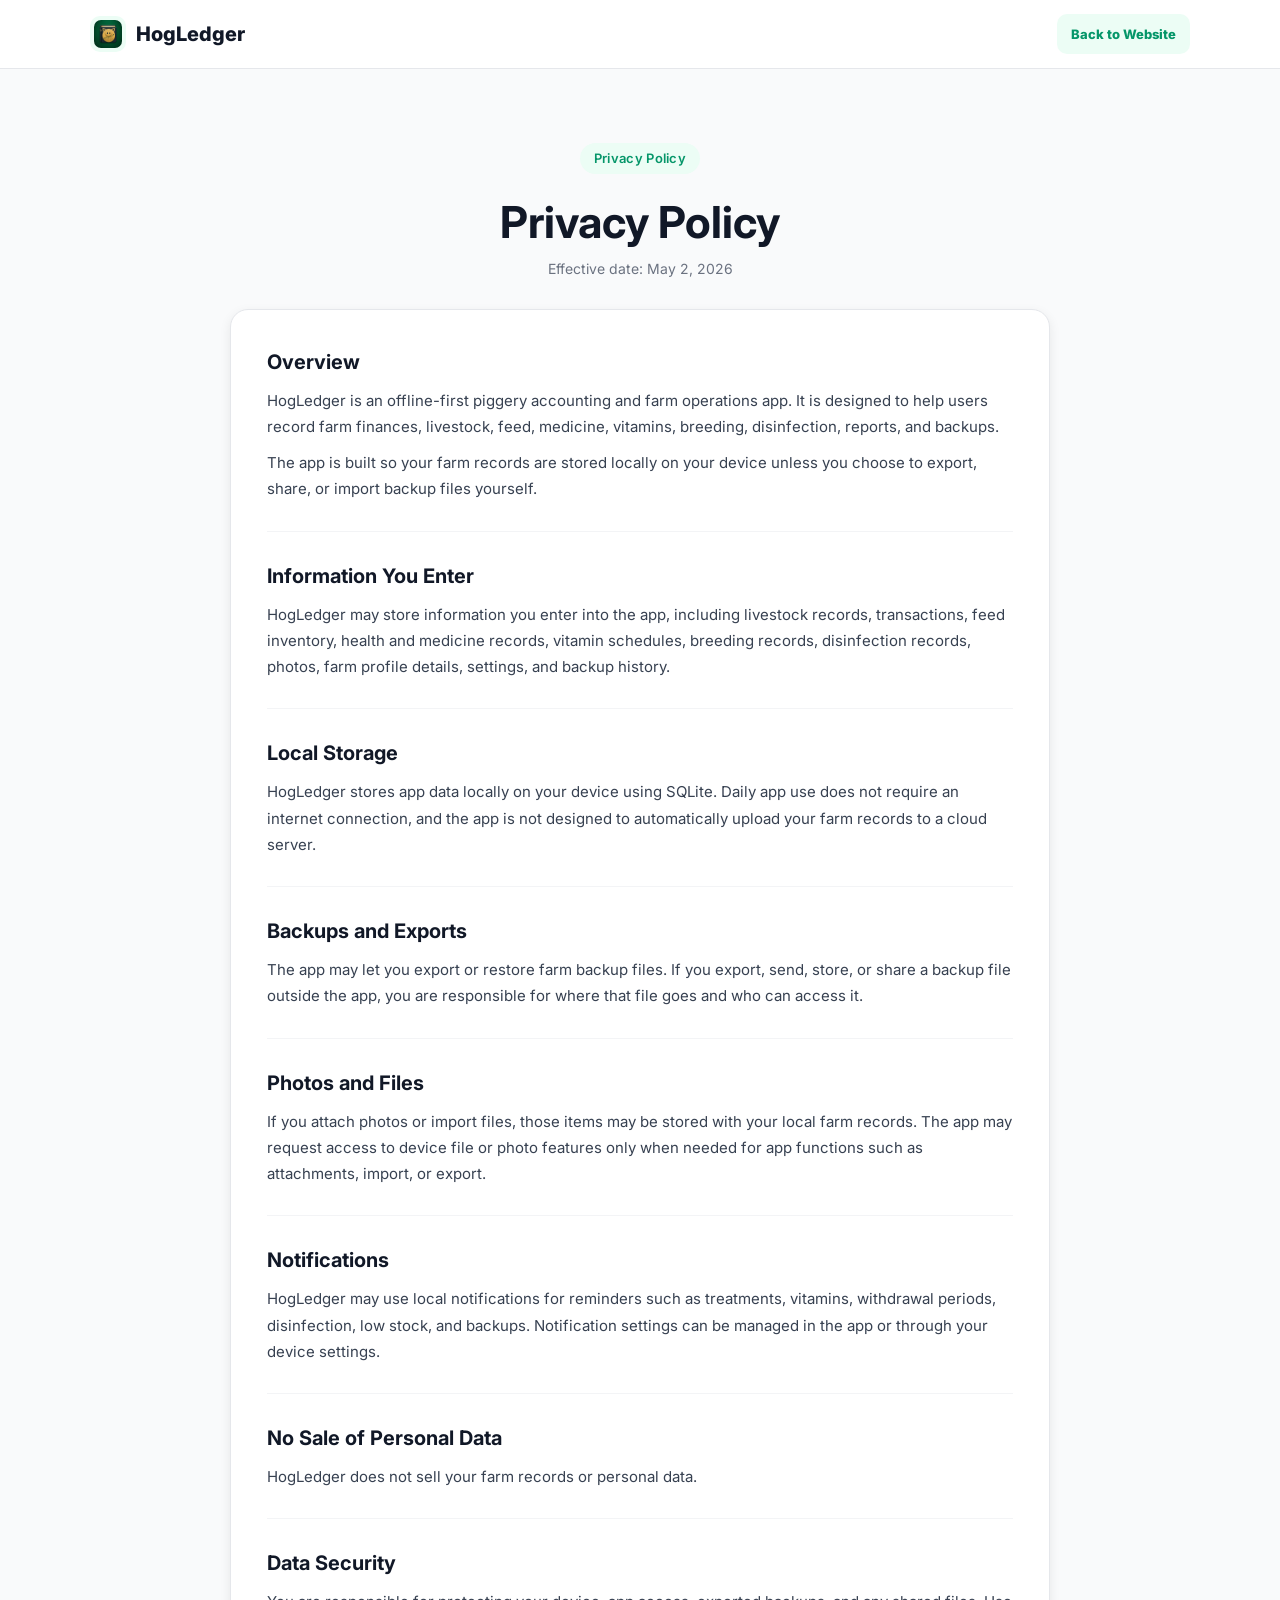
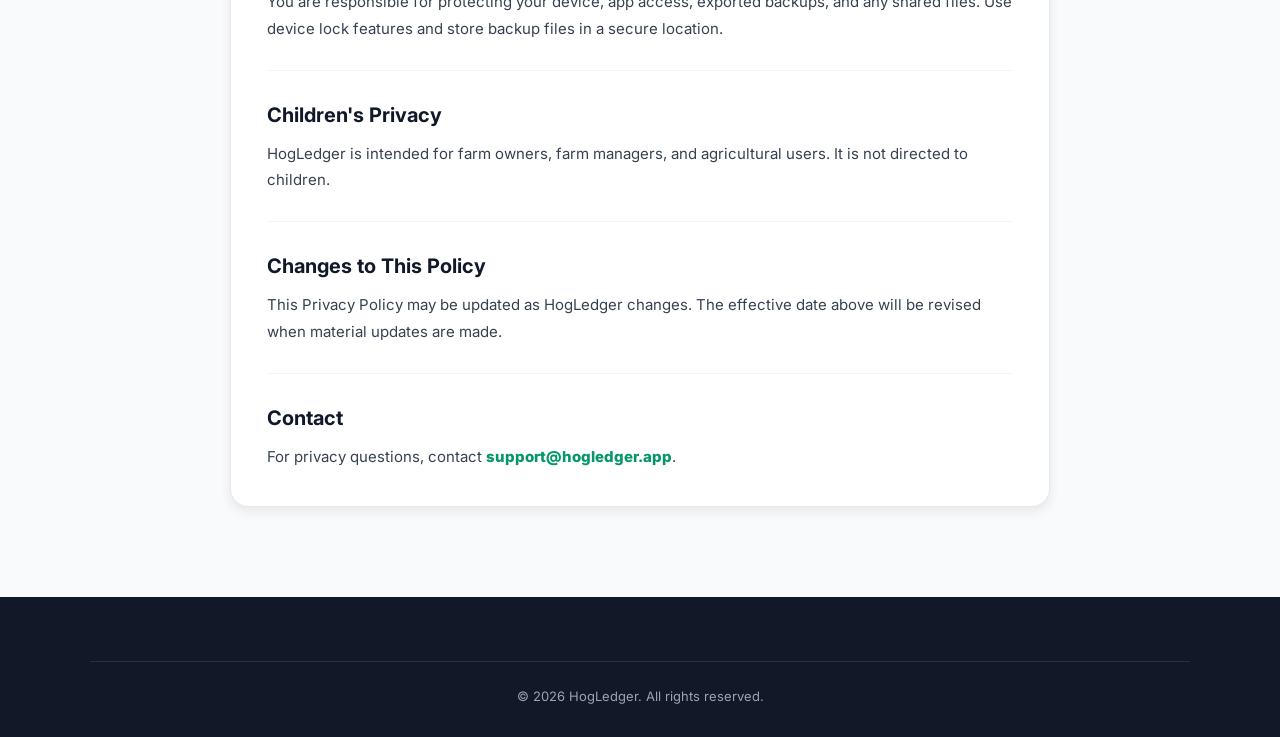
==== commit 9d67a390: "Update latest source code" ====
--- a/privacy.html
+++ b/privacy.html
@@ -51,7 +51,7 @@
 
         <section>
           <h2>Backups and Exports</h2>
-          <p>The app may let you export or import backup files, such as JSON backups. If you export, send, store, or share a backup file outside the app, you are responsible for where that file goes and who can access it.</p>
+          <p>The app may let you export or restore farm backup files. If you export, send, store, or share a backup file outside the app, you are responsible for where that file goes and who can access it.</p>
         </section>
 
         <section>
--- a/css/style.css
+++ b/css/style.css
@@ -305,6 +305,26 @@
   line-height: 1.7;
 }
 
+.hero-trust-line {
+  display: inline-flex;
+  align-items: center;
+  gap: 8px;
+  margin-top: 16px;
+  padding: 10px 14px;
+  border: 1px solid rgba(255,255,255,0.22);
+  border-radius: 14px;
+  background: rgba(255,255,255,0.12);
+  color: rgba(255,255,255,0.92);
+  font-size: 14px;
+  font-weight: 700;
+}
+
+.hero-trust-line ion-icon {
+  color: var(--green-100);
+  font-size: 20px;
+  flex-shrink: 0;
+}
+
 .hero-buttons {
   display: flex;
   gap: 14px;
@@ -425,19 +445,27 @@
   border-radius: 36px;
   padding: 12px;
   box-shadow: 0 25px 60px rgba(0,0,0,0.3);
-  transform: perspective(800px) rotateY(-8deg) rotateX(3deg);
-  transition: transform 0.5s ease;
+  transform: perspective(900px) rotateY(-5deg) rotateX(2deg);
+  transition: transform 0.5s ease, box-shadow 0.3s ease;
 }
 
 .phone-mockup:hover {
-  transform: perspective(800px) rotateY(-3deg) rotateX(1deg);
+  transform: perspective(900px) rotateY(-2deg) rotateX(1deg) translateY(-4px);
+  box-shadow: 0 30px 70px rgba(0,0,0,0.32);
 }
 
 .phone-screen {
   background: var(--green-50);
   border-radius: 26px;
   overflow: hidden;
-  padding: 0 0 8px;
+  padding: 0;
+}
+
+.hero-phone-screenshot {
+  display: block;
+  width: 100%;
+  height: auto;
+  image-rendering: auto;
 }
 
 .phone-header {
@@ -726,7 +754,7 @@
 
 .feature-comparison {
   display: grid;
-  grid-template-columns: repeat(7, minmax(0, 1fr));
+  grid-template-columns: repeat(8, minmax(0, 1fr));
   gap: 10px;
   margin: -18px 0 42px;
 }
@@ -757,7 +785,7 @@
 
 .features-grid {
   display: grid;
-  grid-template-columns: repeat(3, 1fr);
+  grid-template-columns: repeat(4, 1fr);
   gap: 24px;
 }
 
@@ -797,6 +825,66 @@
   font-size: 14px;
   color: var(--gray-500);
   line-height: 1.6;
+}
+
+/* ===== Best For ===== */
+.best-for {
+  padding: 0 0 88px;
+  background: var(--white);
+}
+
+.best-for-panel {
+  display: grid;
+  grid-template-columns: 0.85fr 1.15fr;
+  gap: 40px;
+  align-items: center;
+  padding: 34px;
+  border: 1px solid #d1fae5;
+  border-radius: 24px;
+  background: linear-gradient(135deg, #f0fdf4 0%, #ffffff 100%);
+  box-shadow: var(--shadow-md);
+}
+
+.best-for-copy .section-title {
+  max-width: 430px;
+  font-size: 30px;
+}
+
+.best-for-grid {
+  display: grid;
+  grid-template-columns: repeat(2, minmax(0, 1fr));
+  gap: 14px;
+}
+
+.best-for-item {
+  min-height: 88px;
+  display: flex;
+  align-items: center;
+  gap: 14px;
+  padding: 18px;
+  border: 1px solid #e5e7eb;
+  border-radius: 16px;
+  background: var(--white);
+}
+
+.best-for-icon {
+  width: 42px;
+  height: 42px;
+  min-width: 42px;
+  border-radius: 12px;
+  display: flex;
+  align-items: center;
+  justify-content: center;
+  background: var(--green-100);
+  color: var(--green-600);
+  font-size: 22px;
+}
+
+.best-for-item span {
+  color: var(--gray-800);
+  font-size: 15px;
+  font-weight: 800;
+  line-height: 1.35;
 }
 
 /* ===== Privacy Data ===== */
@@ -876,18 +964,18 @@
 
 .screenshots-grid {
   display: grid;
-  grid-template-columns: repeat(auto-fit, minmax(220px, 1fr));
+  grid-template-columns: repeat(4, minmax(0, 240px));
   gap: 24px;
   align-items: start;
+  justify-content: center;
 }
 
 .screenshot-item {
   margin: 0;
   text-align: center;
-}
-
-.screenshots-grid > .screenshot-item:not(.screenshot-real) {
-  display: none;
+  width: 100%;
+  max-width: 240px;
+  justify-self: center;
 }
 
 .screenshot-frame {
@@ -1744,8 +1832,13 @@
     grid-template-columns: repeat(2, 1fr);
   }
 
+  .best-for-panel {
+    grid-template-columns: 1fr;
+    gap: 26px;
+  }
+
   .screenshots-grid {
-    grid-template-columns: repeat(2, 1fr);
+    grid-template-columns: repeat(2, minmax(0, 240px));
     gap: 20px;
   }
 
@@ -1854,9 +1947,29 @@
     padding: 24px 20px;
   }
 
+  .best-for {
+    padding-bottom: 70px;
+  }
+
+  .best-for-panel {
+    padding: 26px 22px;
+  }
+
+  .best-for-copy .section-title {
+    font-size: 26px;
+  }
+
+  .best-for-grid {
+    grid-template-columns: 1fr;
+  }
+
   .screenshots-grid {
-    grid-template-columns: repeat(2, 1fr);
+    grid-template-columns: repeat(2, minmax(0, 220px));
     gap: 16px;
+  }
+
+  .screenshot-item {
+    max-width: 220px;
   }
 
   .about-grid {
@@ -1932,8 +2045,12 @@
 
   .screenshots-grid {
     grid-template-columns: 1fr;
-    max-width: 300px;
+    max-width: 280px;
     margin: 0 auto;
+  }
+
+  .screenshot-item {
+    max-width: 280px;
   }
 
   .about-stats-card {
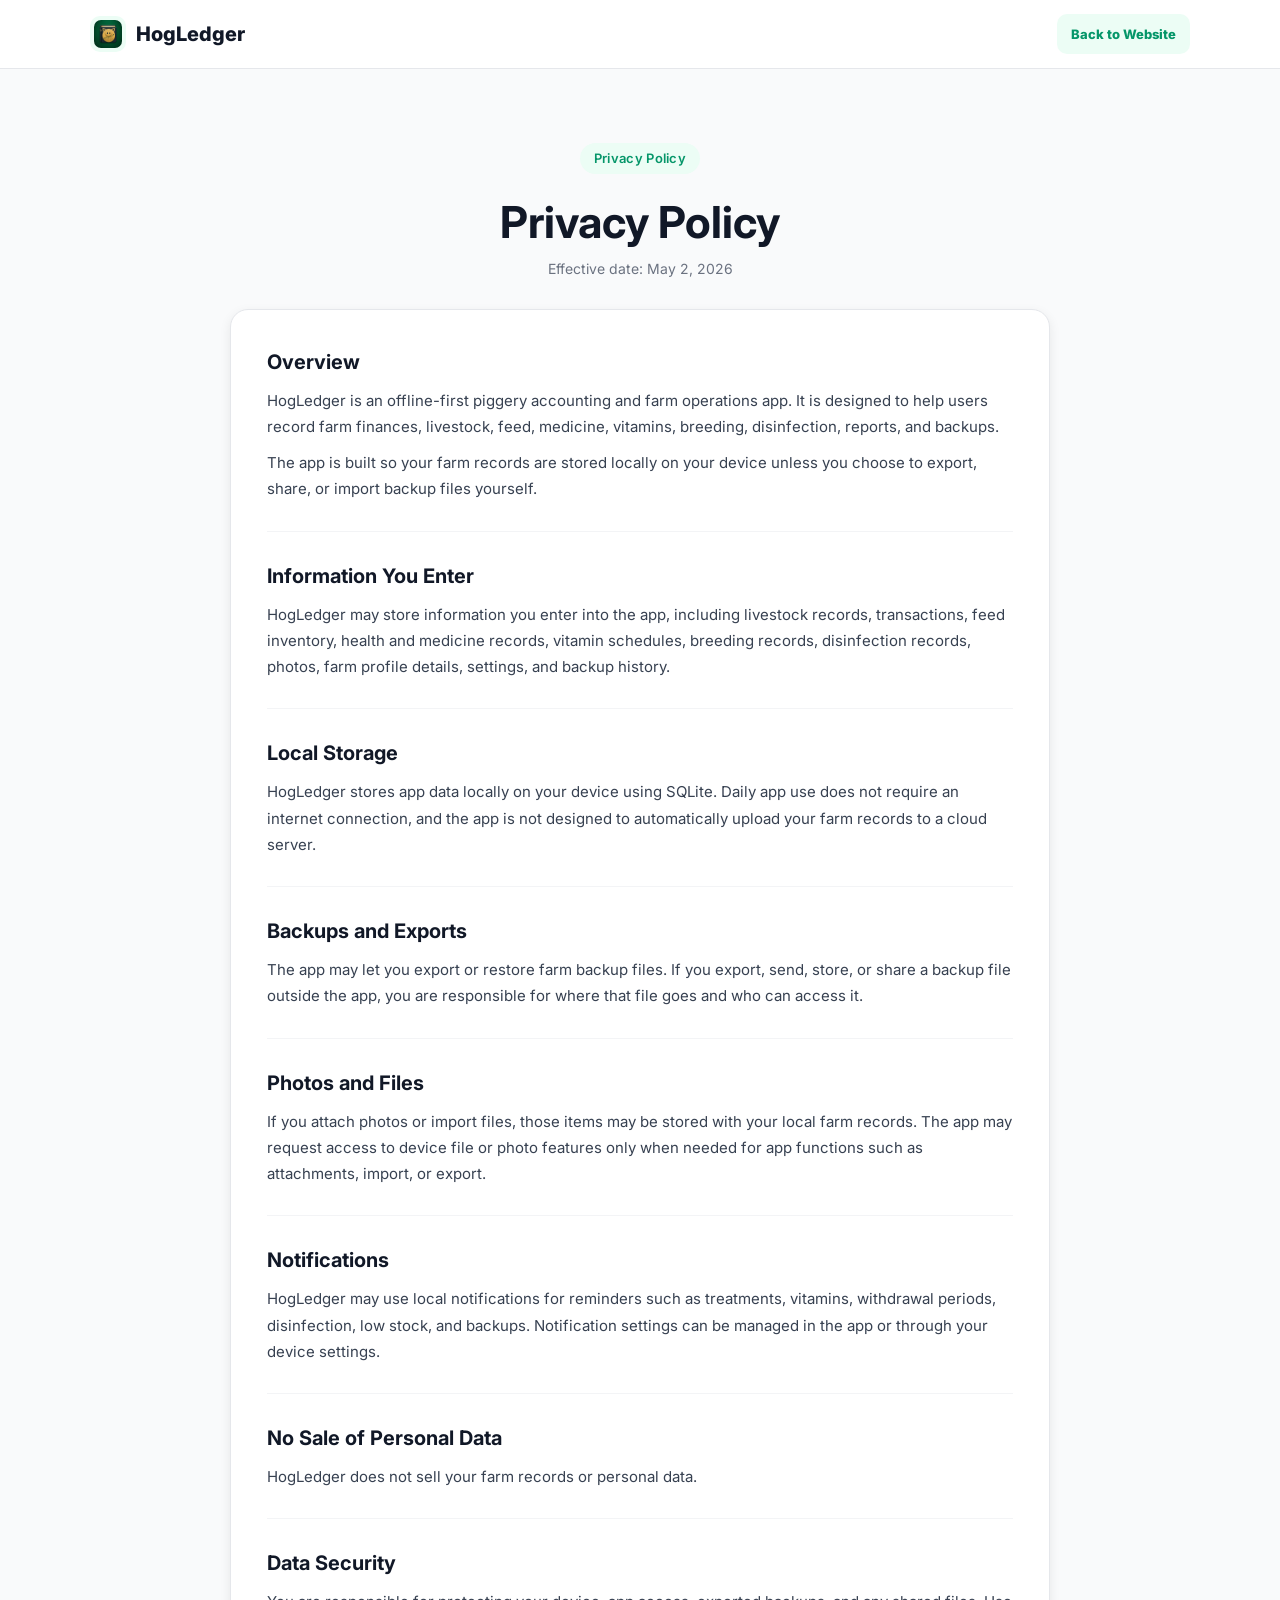
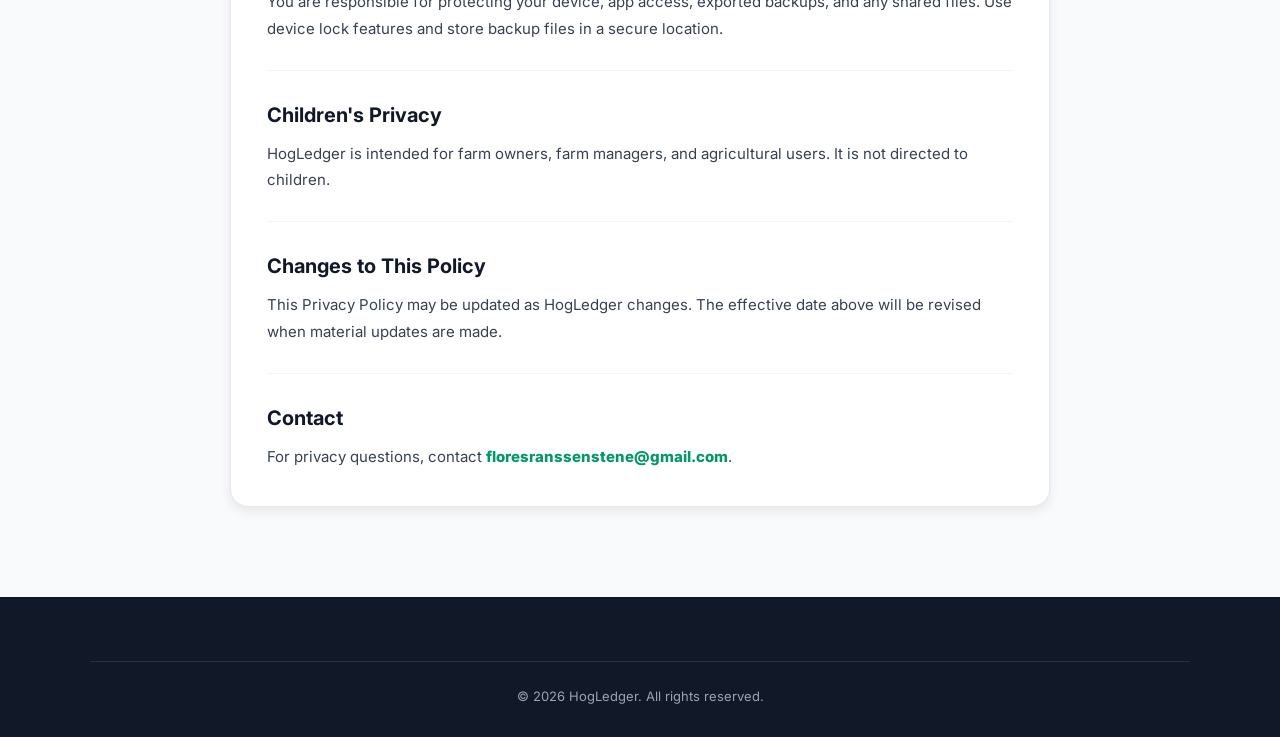
==== commit 3a4fc8d8: "Update latest source code" ====
--- a/privacy.html
+++ b/privacy.html
@@ -86,7 +86,7 @@
 
         <section>
           <h2>Contact</h2>
-          <p>For privacy questions, contact <a href="mailto:support@hogledger.app">support@hogledger.app</a>.</p>
+          <p>For privacy questions, contact <a href="mailto:floresranssenstene@gmail.com">floresranssenstene@gmail.com</a>.</p>
         </section>
       </article>
     </div>
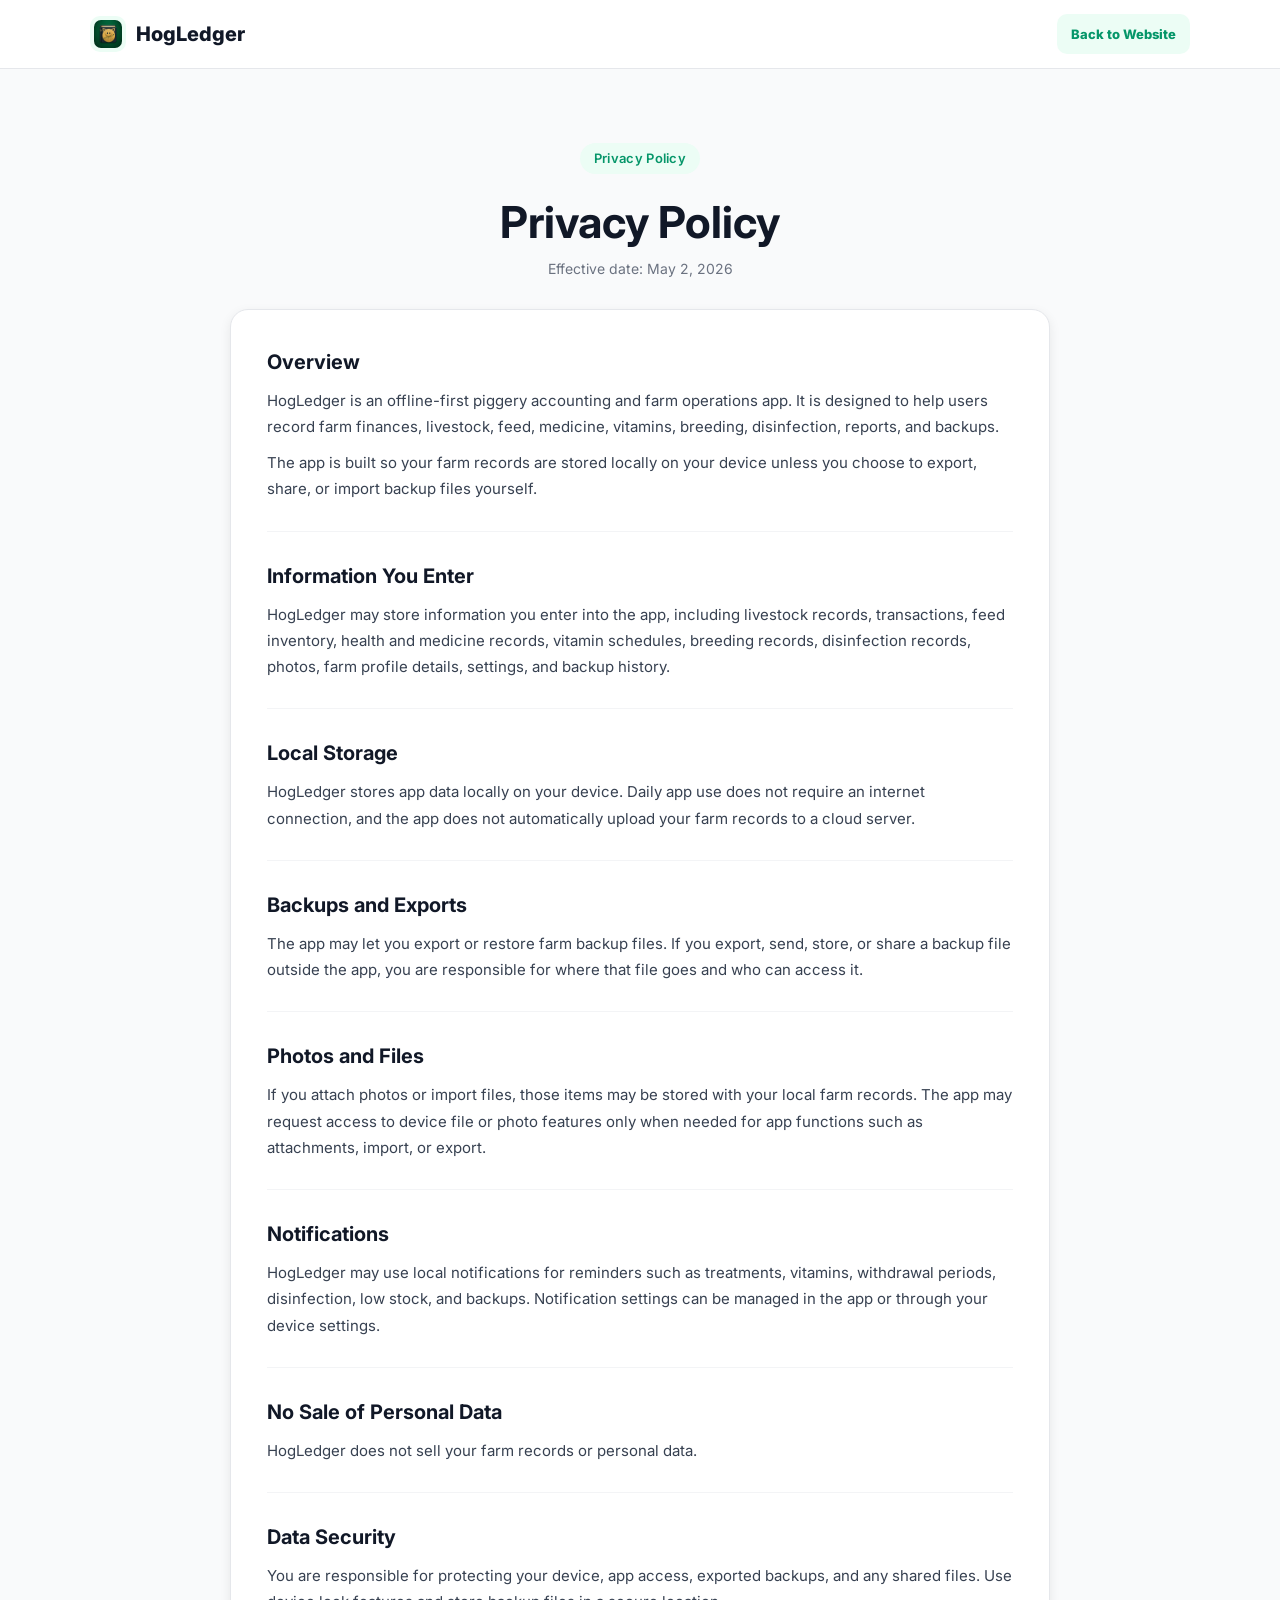
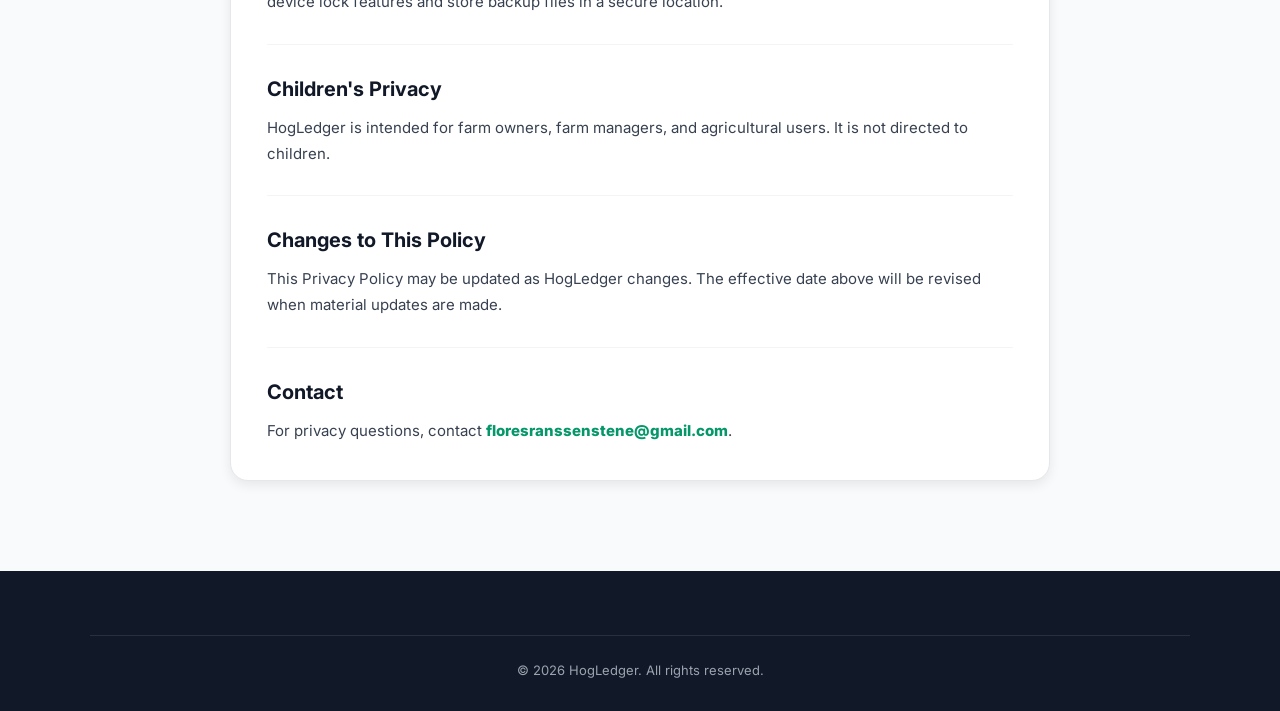
==== commit 2d903767: "Update latest source code" ====
--- a/privacy.html
+++ b/privacy.html
@@ -46,7 +46,7 @@
 
         <section>
           <h2>Local Storage</h2>
-          <p>HogLedger stores app data locally on your device using SQLite. Daily app use does not require an internet connection, and the app is not designed to automatically upload your farm records to a cloud server.</p>
+          <p>HogLedger stores app data locally on your device. Daily app use does not require an internet connection, and the app does not automatically upload your farm records to a cloud server.</p>
         </section>
 
         <section>
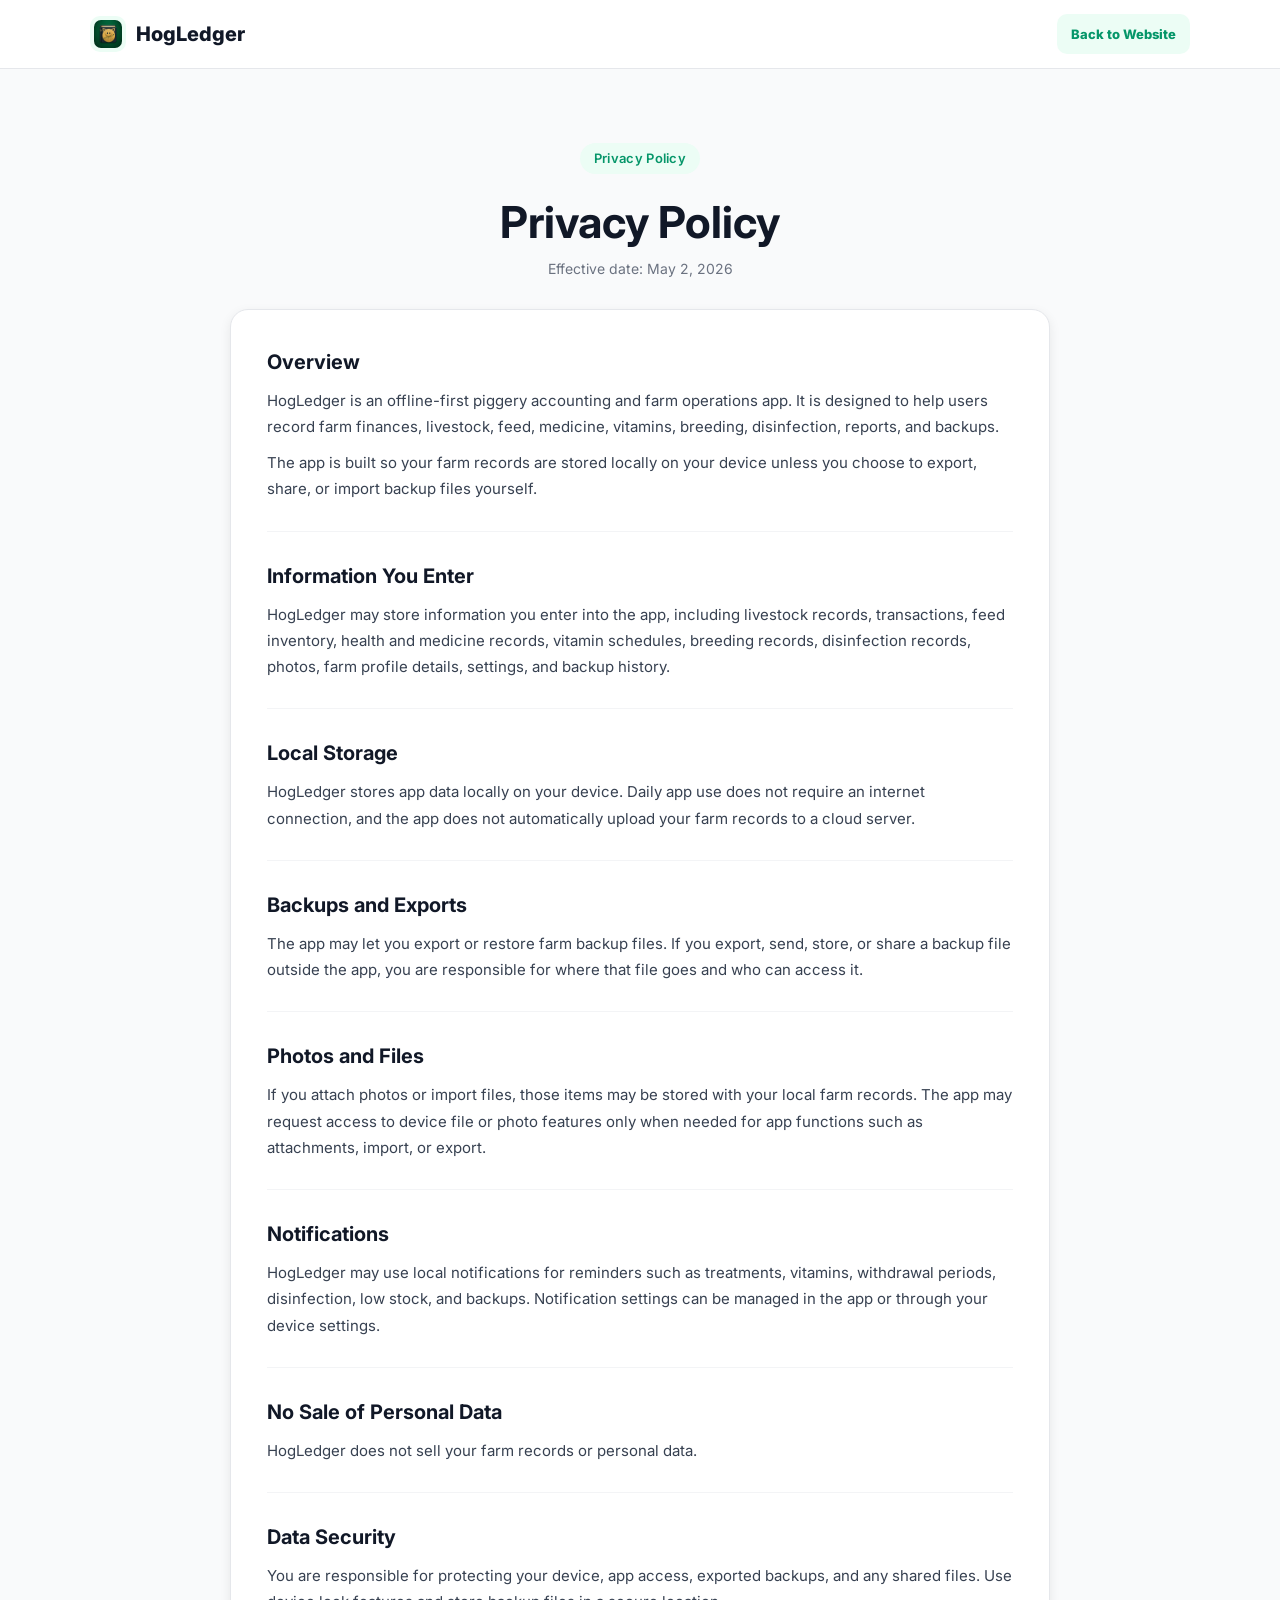
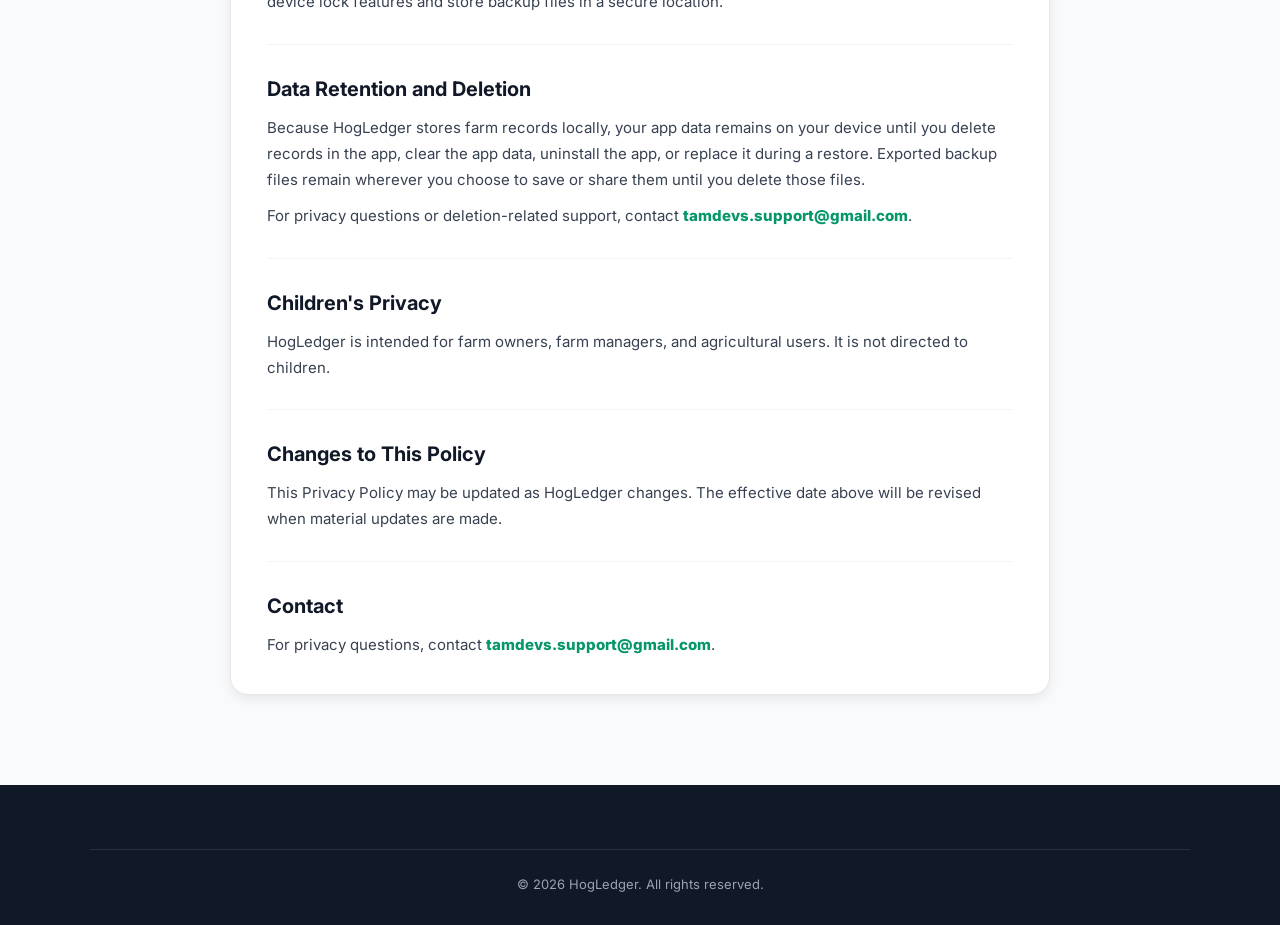
==== commit 09147908: "Updated website" ====
--- a/privacy.html
+++ b/privacy.html
@@ -75,6 +75,12 @@
         </section>
 
         <section>
+          <h2>Data Retention and Deletion</h2>
+          <p>Because HogLedger stores farm records locally, your app data remains on your device until you delete records in the app, clear the app data, uninstall the app, or replace it during a restore. Exported backup files remain wherever you choose to save or share them until you delete those files.</p>
+          <p>For privacy questions or deletion-related support, contact <a href="mailto:tamdevs.support@gmail.com">tamdevs.support@gmail.com</a>.</p>
+        </section>
+
+        <section>
           <h2>Children's Privacy</h2>
           <p>HogLedger is intended for farm owners, farm managers, and agricultural users. It is not directed to children.</p>
         </section>
@@ -86,7 +92,7 @@
 
         <section>
           <h2>Contact</h2>
-          <p>For privacy questions, contact <a href="mailto:floresranssenstene@gmail.com">floresranssenstene@gmail.com</a>.</p>
+          <p>For privacy questions, contact <a href="mailto:tamdevs.support@gmail.com">tamdevs.support@gmail.com</a>.</p>
         </section>
       </article>
     </div>
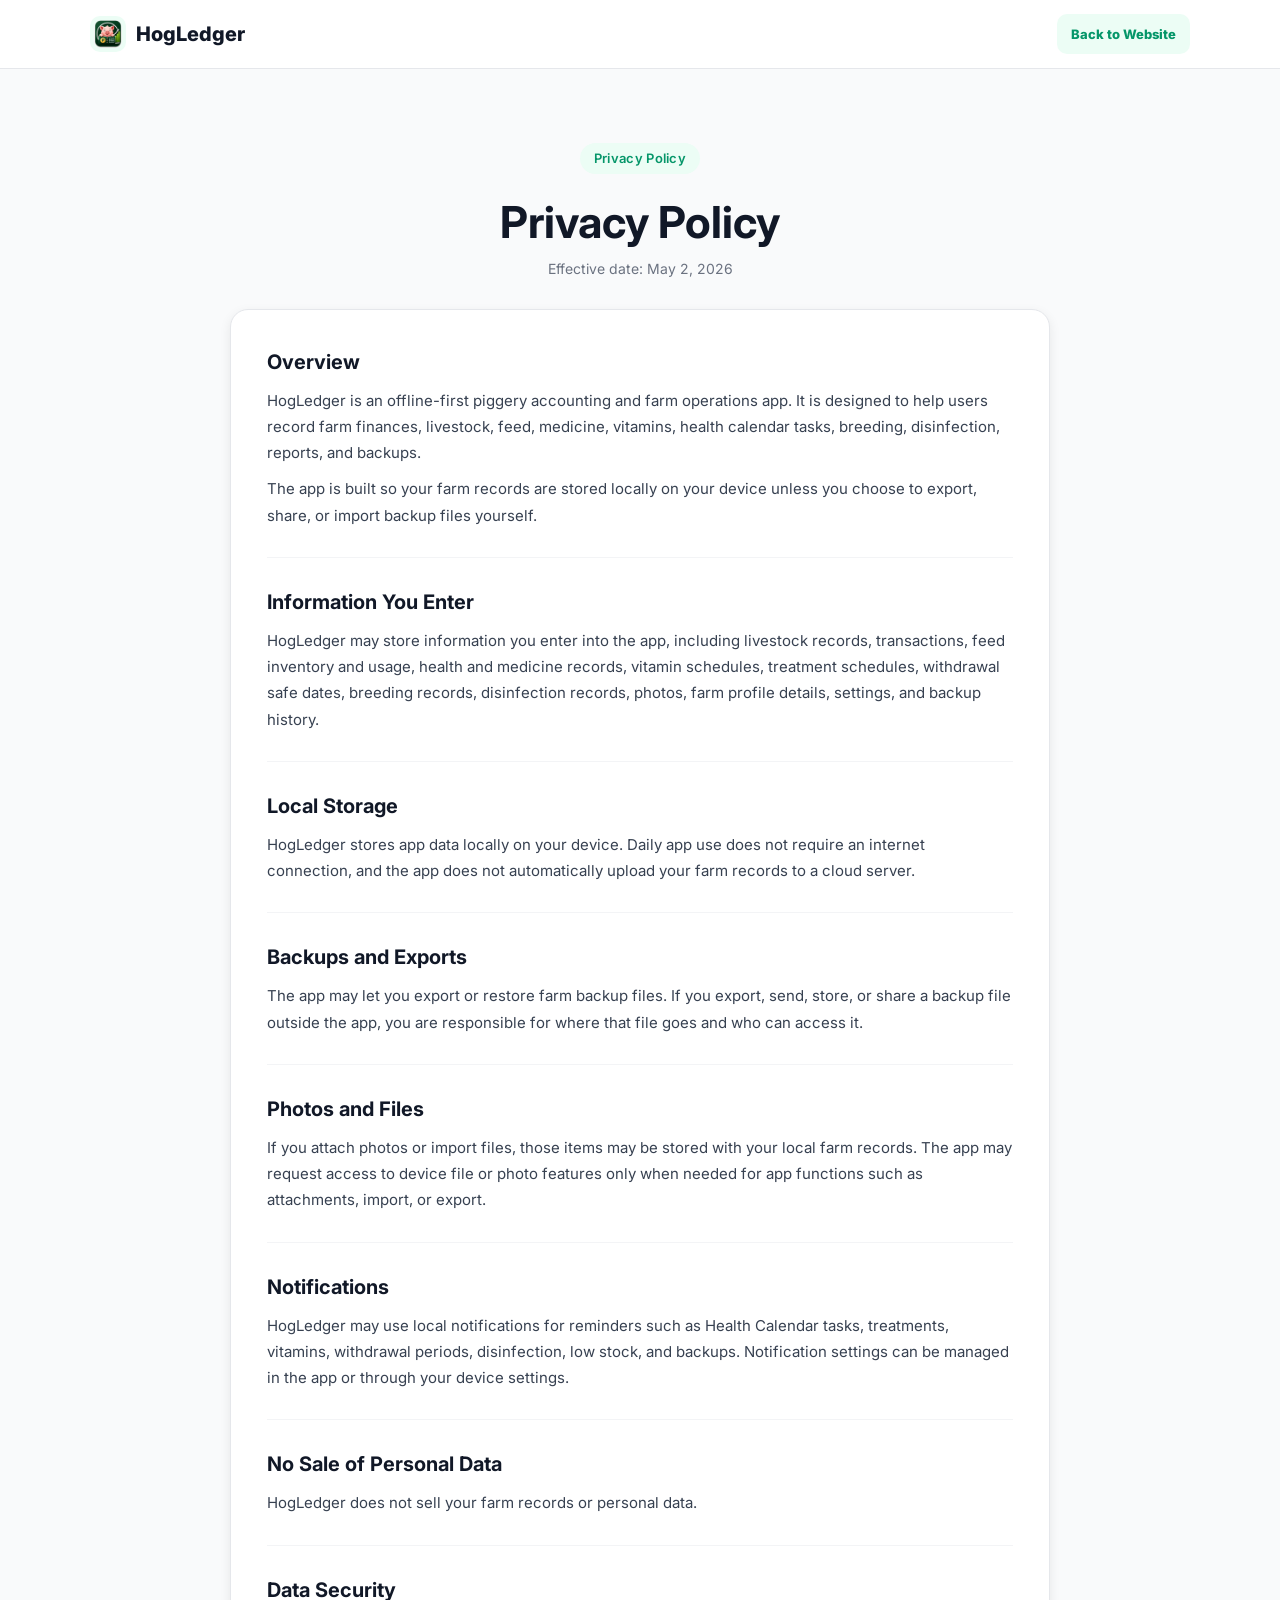
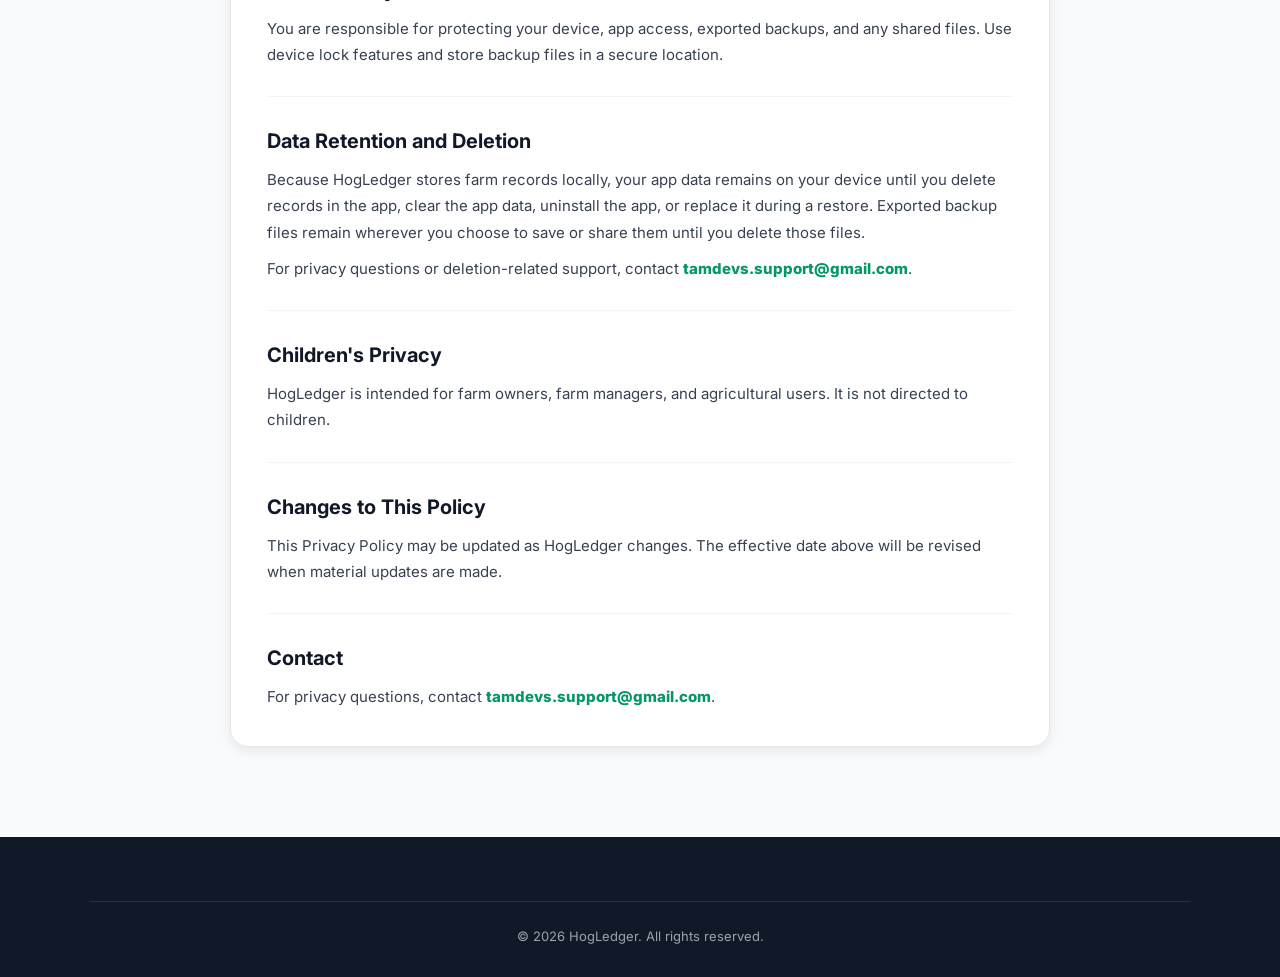
==== commit 8ce454fa: "Updated source code" ====
--- a/privacy.html
+++ b/privacy.html
@@ -5,6 +5,7 @@
   <meta name="viewport" content="width=device-width, initial-scale=1.0">
   <title>Privacy Policy - HogLedger</title>
   <meta name="description" content="Privacy Policy for HogLedger, an offline-first piggery accounting and farm operations app.">
+  <link rel="apple-touch-icon" href="images/hogledger-icon.png">
   <link rel="icon" href="images/hogledger-favicon.png">
   <link rel="preconnect" href="https://fonts.googleapis.com">
   <link rel="preconnect" href="https://fonts.gstatic.com" crossorigin>
@@ -35,13 +36,13 @@
       <article class="legal-content">
         <section>
           <h2>Overview</h2>
-          <p>HogLedger is an offline-first piggery accounting and farm operations app. It is designed to help users record farm finances, livestock, feed, medicine, vitamins, breeding, disinfection, reports, and backups.</p>
+          <p>HogLedger is an offline-first piggery accounting and farm operations app. It is designed to help users record farm finances, livestock, feed, medicine, vitamins, health calendar tasks, breeding, disinfection, reports, and backups.</p>
           <p>The app is built so your farm records are stored locally on your device unless you choose to export, share, or import backup files yourself.</p>
         </section>
 
         <section>
           <h2>Information You Enter</h2>
-          <p>HogLedger may store information you enter into the app, including livestock records, transactions, feed inventory, health and medicine records, vitamin schedules, breeding records, disinfection records, photos, farm profile details, settings, and backup history.</p>
+          <p>HogLedger may store information you enter into the app, including livestock records, transactions, feed inventory and usage, health and medicine records, vitamin schedules, treatment schedules, withdrawal safe dates, breeding records, disinfection records, photos, farm profile details, settings, and backup history.</p>
         </section>
 
         <section>
@@ -61,7 +62,7 @@
 
         <section>
           <h2>Notifications</h2>
-          <p>HogLedger may use local notifications for reminders such as treatments, vitamins, withdrawal periods, disinfection, low stock, and backups. Notification settings can be managed in the app or through your device settings.</p>
+          <p>HogLedger may use local notifications for reminders such as Health Calendar tasks, treatments, vitamins, withdrawal periods, disinfection, low stock, and backups. Notification settings can be managed in the app or through your device settings.</p>
         </section>
 
         <section>
